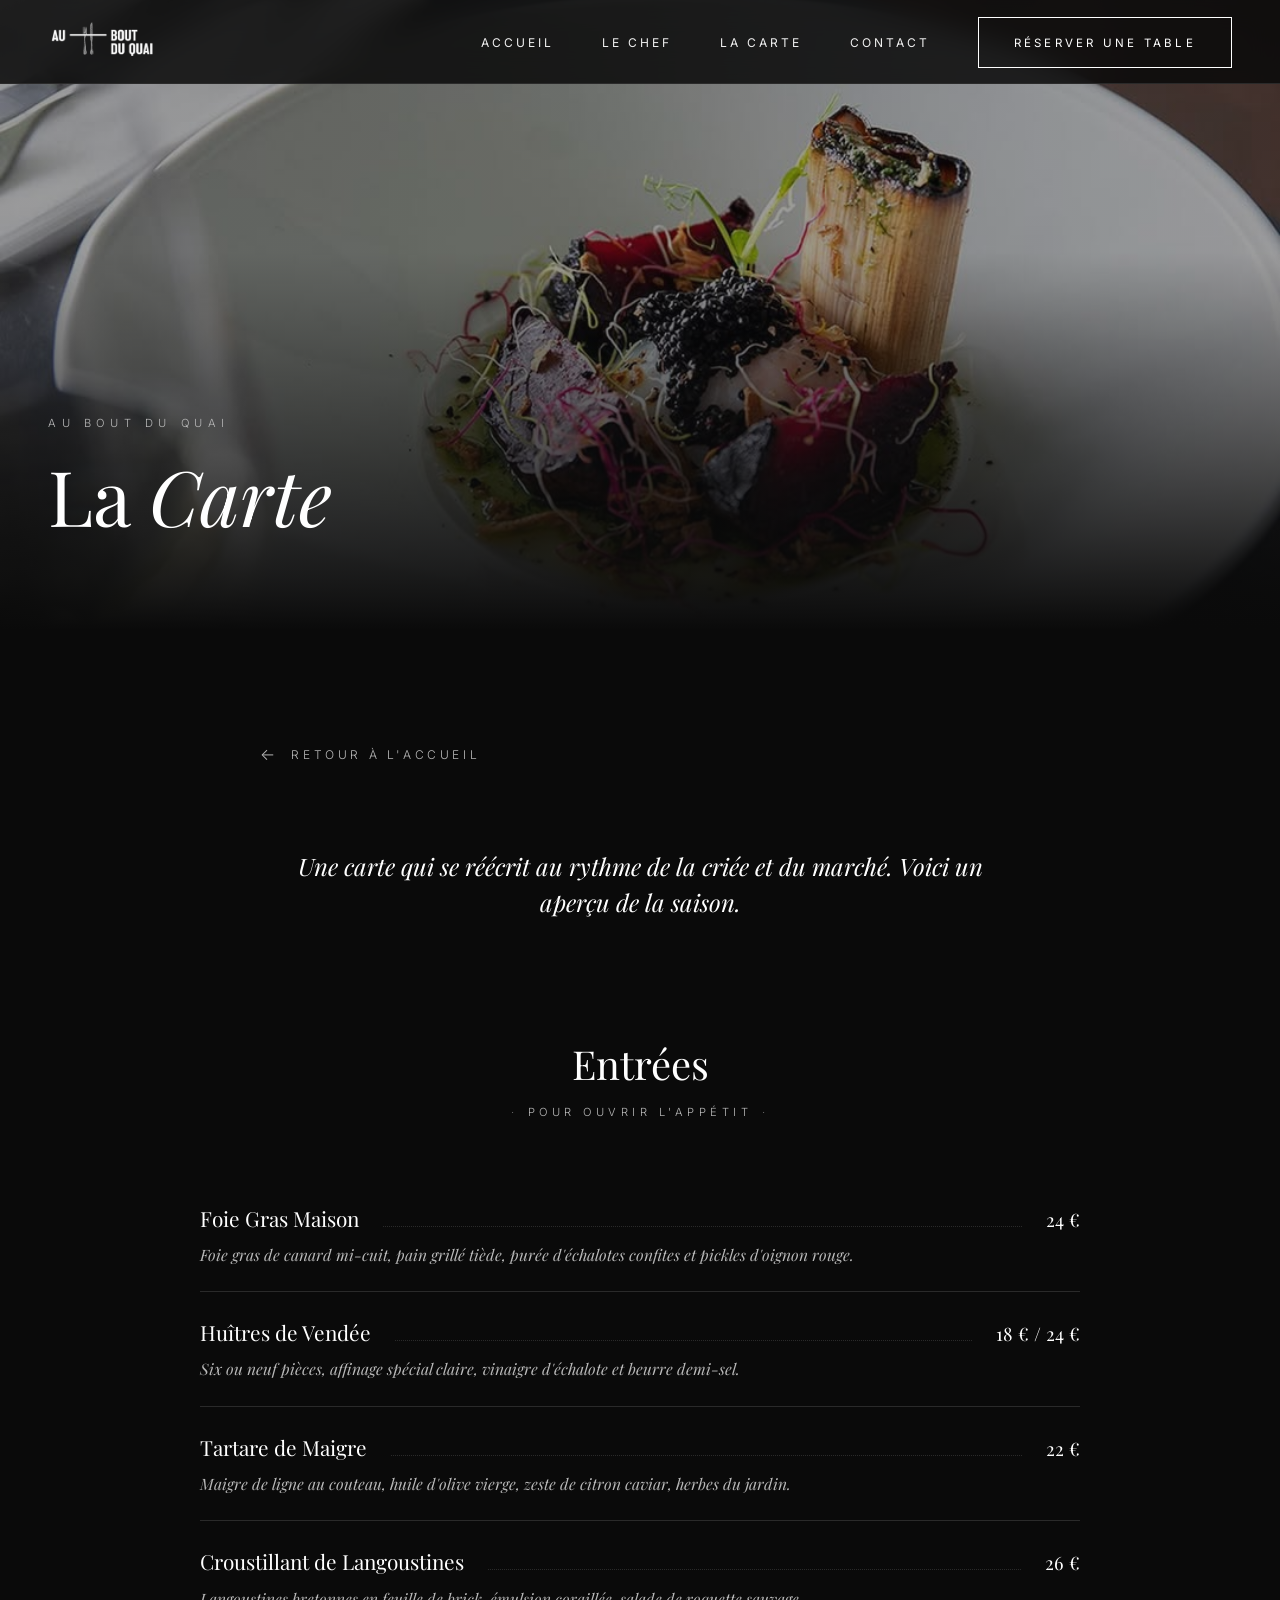
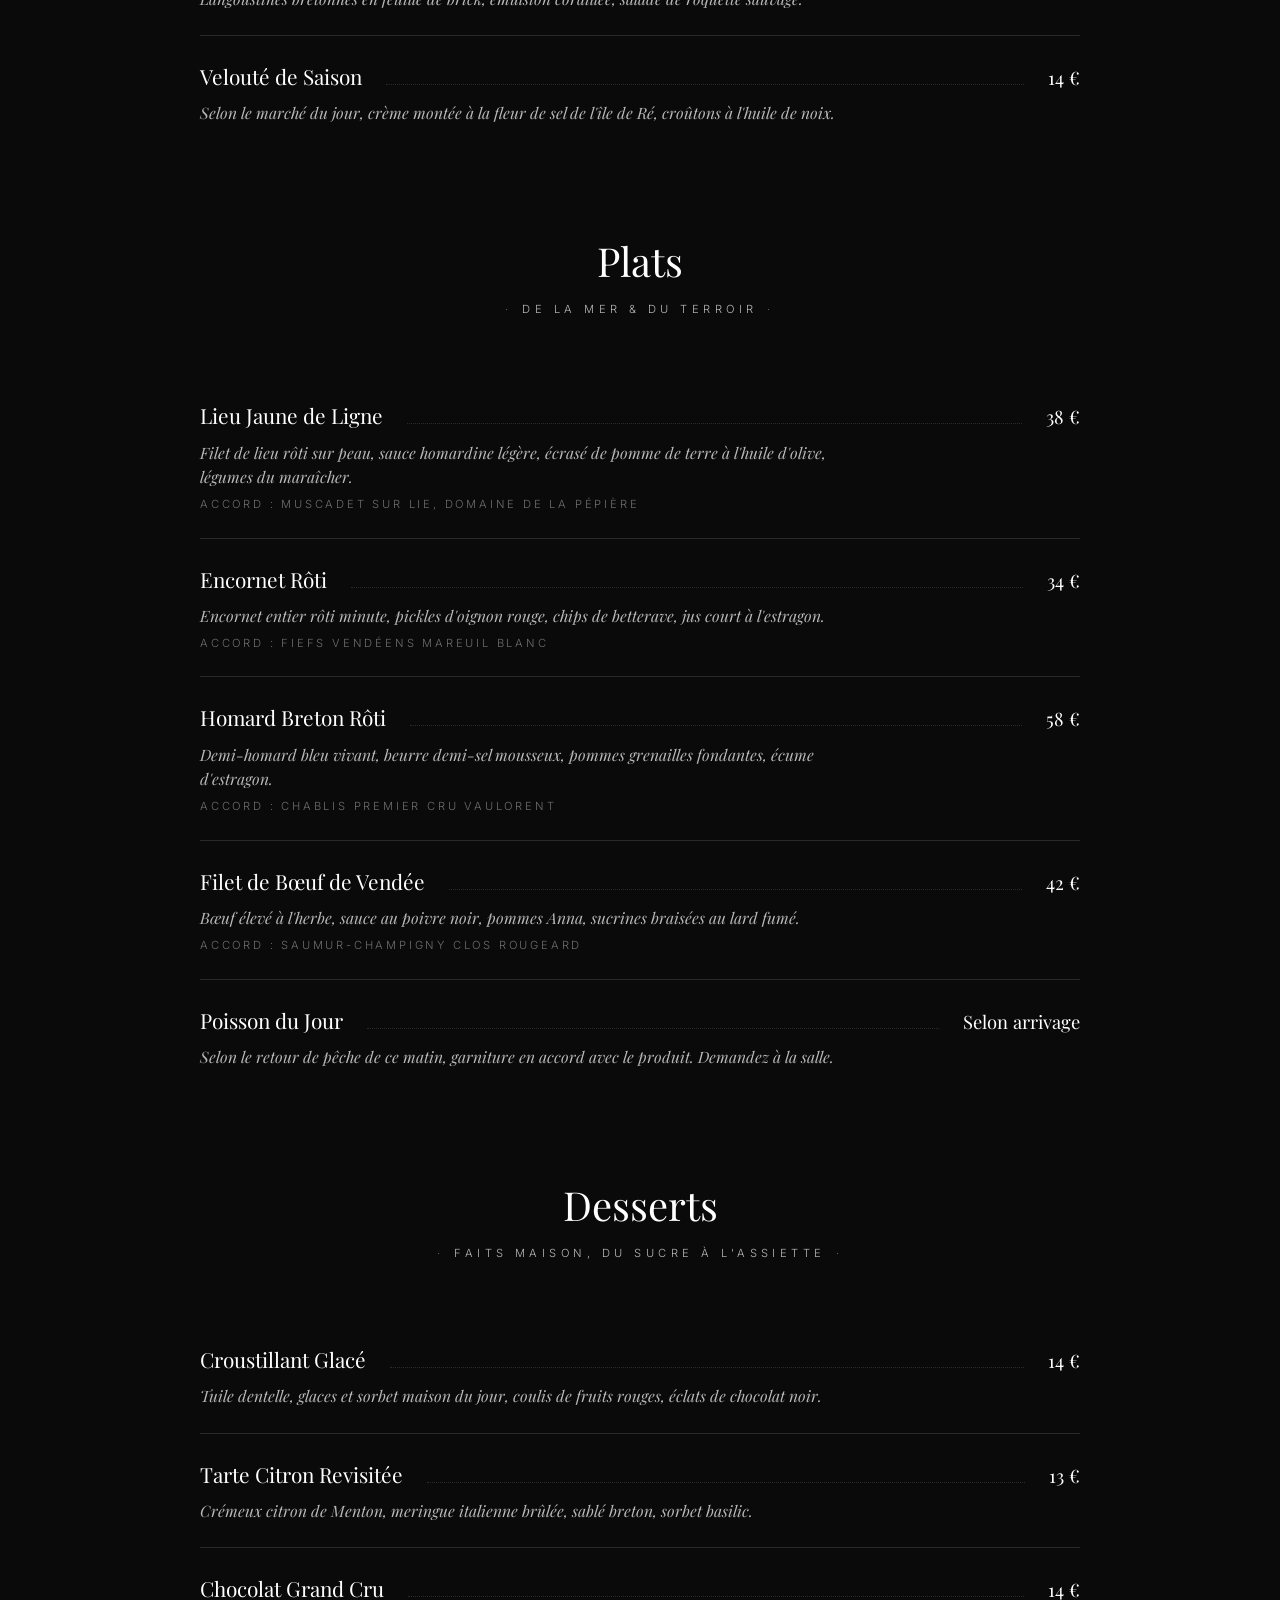
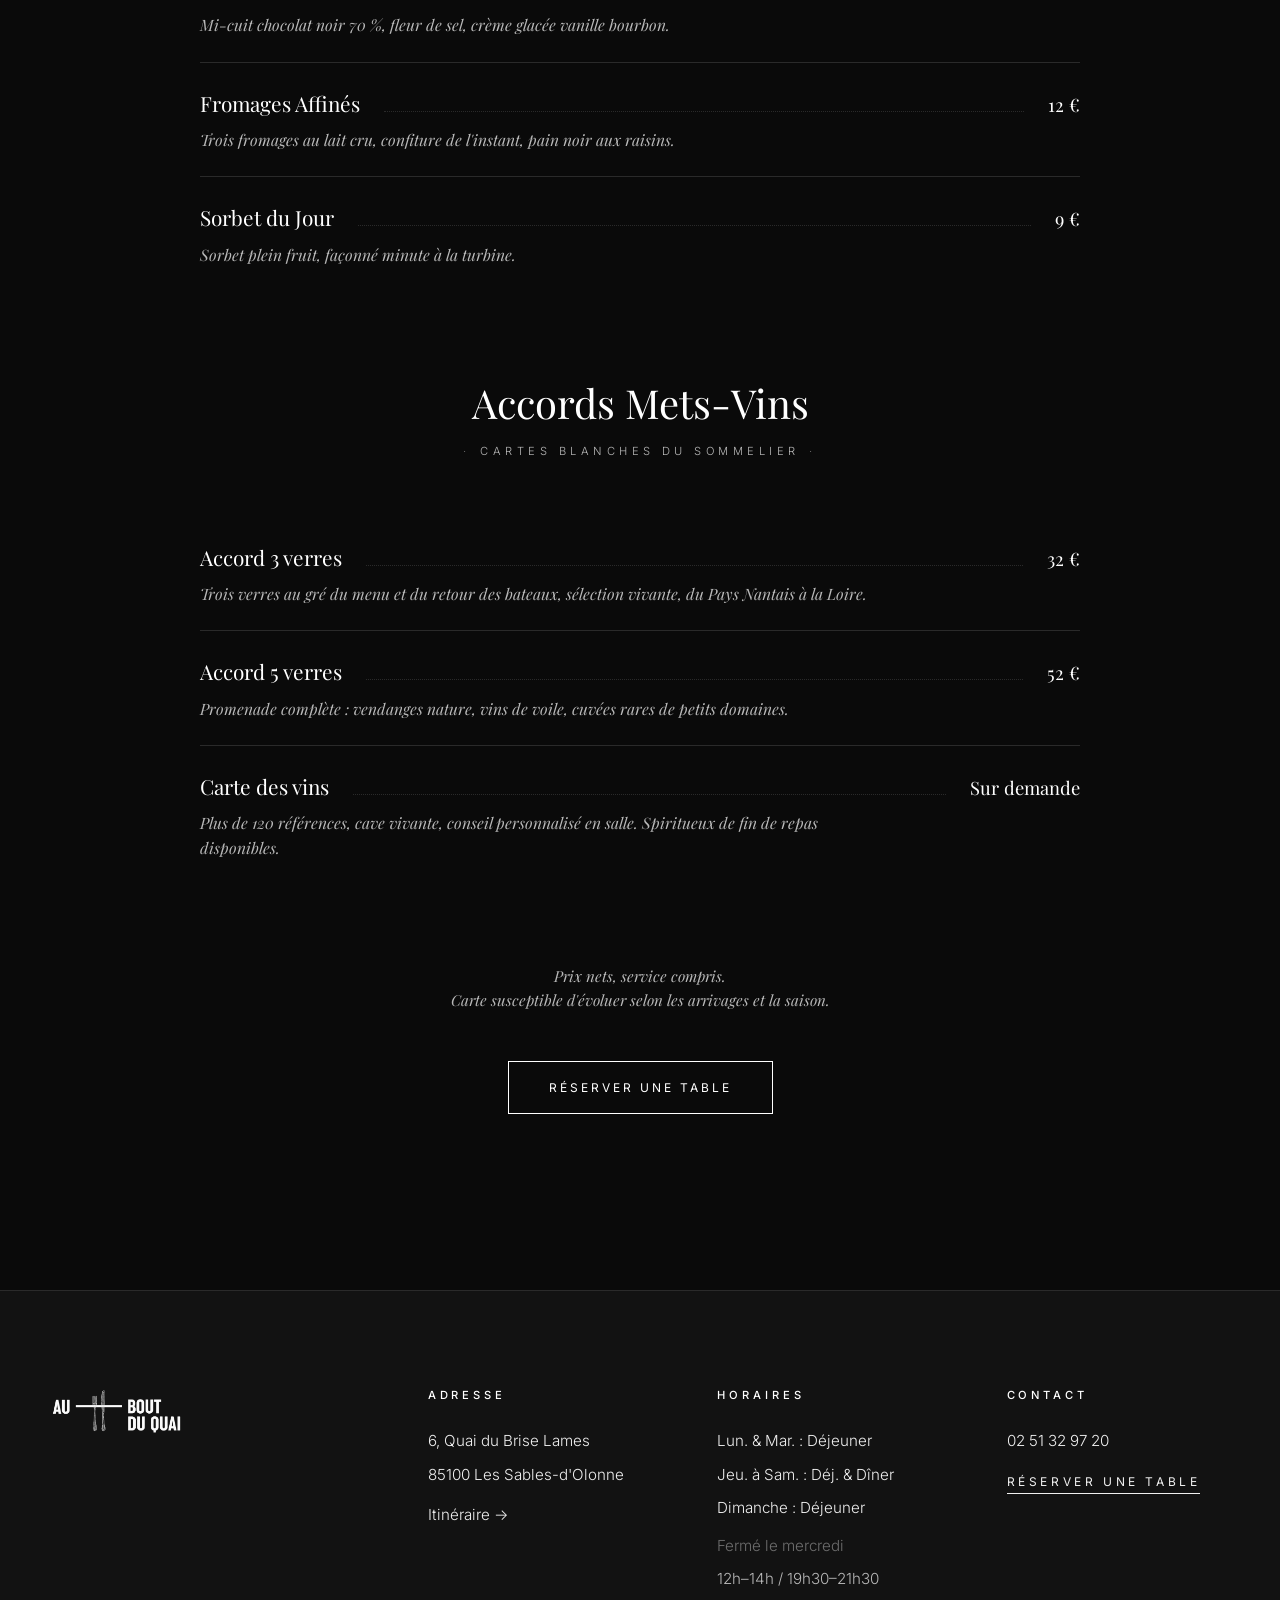
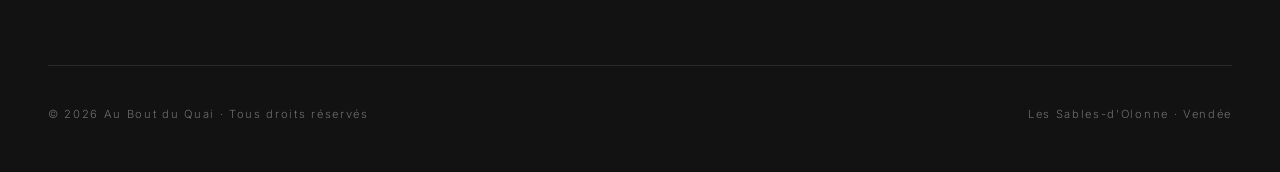
==== carte.html @ d47396cc "Fix mobile chef philosophie + remove em-dashes (French style)" ====
<!DOCTYPE html>
<html lang="fr">
<head>
    <meta charset="UTF-8">
    <meta name="viewport" content="width=device-width, initial-scale=1.0">
    <title>La Carte · Au Bout du Quai</title>
    <meta name="description" content="Découvrez la carte gastronomique d'Au Bout du Quai : entrées, plats, desserts et accords mets-vins. Cuisine de la mer aux Sables-d'Olonne.">
    <link rel="preconnect" href="https://fonts.googleapis.com">
    <link rel="preconnect" href="https://fonts.gstatic.com" crossorigin>
    <link href="https://fonts.googleapis.com/css2?family=Playfair+Display:ital,wght@0,400;0,500;0,600;1,300;1,400&family=Inter:wght@300;400;500&display=swap" rel="stylesheet">
    <link rel="stylesheet" href="styles.css">
</head>
<body>

    <!-- NAVIGATION -->
    <nav class="nav">
        <a href="index.html" class="nav-logo" aria-label="Au Bout du Quai"><img src="assets/logo-white.png" alt="Au Bout du Quai"></a>
        <button class="nav-burger" aria-label="Menu" aria-expanded="false">
            <span></span><span></span><span></span>
        </button>
        <ul class="nav-links">
            <li><a href="index.html">Accueil</a></li>
            <li><a href="chef.html">Le Chef</a></li>
            <li><a href="carte.html">La Carte</a></li>
            <li><a href="index.html#contact">Contact</a></li>
            <li><a href="https://app.tableo.com/r/bGCK-09" target="_blank" rel="noopener noreferrer" class="btn-reserve">Réserver une table</a></li>
        </ul>
    </nav>

    <!-- SUB-HERO -->
    <header class="subhero">
        <div class="subhero-image has-image" style="background-image: url('assets/carte-hero.jpg');"></div>
        <div class="subhero-content">
            <p class="subhero-overline reveal">Au Bout du Quai</p>
            <h1 class="subhero-title reveal">La <em>Carte</em></h1>
        </div>
    </header>

    <!-- CARTE -->
    <section>
        <div class="long-content">
            <a href="index.html" class="back-link">Retour à l'accueil</a>

            <p class="lead reveal" style="text-align: center;">
                Une carte qui se réécrit au rythme de la criée
                et du marché. Voici un aperçu de la saison.
            </p>
        </div>

        <div class="menu-section">

            <!-- ENTRÉES -->
            <div class="menu-category reveal">
                <h2 class="menu-cat-title">Entrées</h2>
                <p class="menu-cat-sub">Pour ouvrir l'appétit</p>

                <div class="menu-item">
                    <div class="menu-item-head">
                        <span class="menu-item-name">Foie Gras Maison</span>
                        <span class="menu-item-dots"></span>
                        <span class="menu-item-price">24 €</span>
                    </div>
                    <p class="menu-item-desc">
                        Foie gras de canard mi-cuit, pain grillé tiède,
                        purée d'échalotes confites et pickles d'oignon rouge.
                    </p>
                </div>

                <div class="menu-item">
                    <div class="menu-item-head">
                        <span class="menu-item-name">Huîtres de Vendée</span>
                        <span class="menu-item-dots"></span>
                        <span class="menu-item-price">18 € / 24 €</span>
                    </div>
                    <p class="menu-item-desc">
                        Six ou neuf pièces, affinage spécial claire,
                        vinaigre d'échalote et beurre demi-sel.
                    </p>
                </div>

                <div class="menu-item">
                    <div class="menu-item-head">
                        <span class="menu-item-name">Tartare de Maigre</span>
                        <span class="menu-item-dots"></span>
                        <span class="menu-item-price">22 €</span>
                    </div>
                    <p class="menu-item-desc">
                        Maigre de ligne au couteau, huile d'olive vierge,
                        zeste de citron caviar, herbes du jardin.
                    </p>
                </div>

                <div class="menu-item">
                    <div class="menu-item-head">
                        <span class="menu-item-name">Croustillant de Langoustines</span>
                        <span class="menu-item-dots"></span>
                        <span class="menu-item-price">26 €</span>
                    </div>
                    <p class="menu-item-desc">
                        Langoustines bretonnes en feuille de brick,
                        émulsion coraillée, salade de roquette sauvage.
                    </p>
                </div>

                <div class="menu-item">
                    <div class="menu-item-head">
                        <span class="menu-item-name">Velouté de Saison</span>
                        <span class="menu-item-dots"></span>
                        <span class="menu-item-price">14 €</span>
                    </div>
                    <p class="menu-item-desc">
                        Selon le marché du jour, crème montée à la fleur
                        de sel de l'île de Ré, croûtons à l'huile de noix.
                    </p>
                </div>
            </div>

            <!-- PLATS -->
            <div class="menu-category reveal">
                <h2 class="menu-cat-title">Plats</h2>
                <p class="menu-cat-sub">De la mer & du terroir</p>

                <div class="menu-item">
                    <div class="menu-item-head">
                        <span class="menu-item-name">Lieu Jaune de Ligne</span>
                        <span class="menu-item-dots"></span>
                        <span class="menu-item-price">38 €</span>
                    </div>
                    <p class="menu-item-desc">
                        Filet de lieu rôti sur peau, sauce homardine légère,
                        écrasé de pomme de terre à l'huile d'olive, légumes du maraîcher.
                    </p>
                    <p class="menu-pairing">Accord : Muscadet sur Lie, Domaine de la Pépière</p>
                </div>

                <div class="menu-item">
                    <div class="menu-item-head">
                        <span class="menu-item-name">Encornet Rôti</span>
                        <span class="menu-item-dots"></span>
                        <span class="menu-item-price">34 €</span>
                    </div>
                    <p class="menu-item-desc">
                        Encornet entier rôti minute, pickles d'oignon rouge,
                        chips de betterave, jus court à l'estragon.
                    </p>
                    <p class="menu-pairing">Accord : Fiefs Vendéens Mareuil blanc</p>
                </div>

                <div class="menu-item">
                    <div class="menu-item-head">
                        <span class="menu-item-name">Homard Breton Rôti</span>
                        <span class="menu-item-dots"></span>
                        <span class="menu-item-price">58 €</span>
                    </div>
                    <p class="menu-item-desc">
                        Demi-homard bleu vivant, beurre demi-sel mousseux,
                        pommes grenailles fondantes, écume d'estragon.
                    </p>
                    <p class="menu-pairing">Accord : Chablis Premier Cru Vaulorent</p>
                </div>

                <div class="menu-item">
                    <div class="menu-item-head">
                        <span class="menu-item-name">Filet de Bœuf de Vendée</span>
                        <span class="menu-item-dots"></span>
                        <span class="menu-item-price">42 €</span>
                    </div>
                    <p class="menu-item-desc">
                        Bœuf élevé à l'herbe, sauce au poivre noir,
                        pommes Anna, sucrines braisées au lard fumé.
                    </p>
                    <p class="menu-pairing">Accord : Saumur-Champigny Clos Rougeard</p>
                </div>

                <div class="menu-item">
                    <div class="menu-item-head">
                        <span class="menu-item-name">Poisson du Jour</span>
                        <span class="menu-item-dots"></span>
                        <span class="menu-item-price">Selon arrivage</span>
                    </div>
                    <p class="menu-item-desc">
                        Selon le retour de pêche de ce matin,
                        garniture en accord avec le produit. Demandez à la salle.
                    </p>
                </div>
            </div>

            <!-- DESSERTS -->
            <div class="menu-category reveal">
                <h2 class="menu-cat-title">Desserts</h2>
                <p class="menu-cat-sub">Faits maison, du sucre à l'assiette</p>

                <div class="menu-item">
                    <div class="menu-item-head">
                        <span class="menu-item-name">Croustillant Glacé</span>
                        <span class="menu-item-dots"></span>
                        <span class="menu-item-price">14 €</span>
                    </div>
                    <p class="menu-item-desc">
                        Tuile dentelle, glaces et sorbet maison du jour,
                        coulis de fruits rouges, éclats de chocolat noir.
                    </p>
                </div>

                <div class="menu-item">
                    <div class="menu-item-head">
                        <span class="menu-item-name">Tarte Citron Revisitée</span>
                        <span class="menu-item-dots"></span>
                        <span class="menu-item-price">13 €</span>
                    </div>
                    <p class="menu-item-desc">
                        Crémeux citron de Menton, meringue italienne brûlée,
                        sablé breton, sorbet basilic.
                    </p>
                </div>

                <div class="menu-item">
                    <div class="menu-item-head">
                        <span class="menu-item-name">Chocolat Grand Cru</span>
                        <span class="menu-item-dots"></span>
                        <span class="menu-item-price">14 €</span>
                    </div>
                    <p class="menu-item-desc">
                        Mi-cuit chocolat noir 70 %, fleur de sel,
                        crème glacée vanille bourbon.
                    </p>
                </div>

                <div class="menu-item">
                    <div class="menu-item-head">
                        <span class="menu-item-name">Fromages Affinés</span>
                        <span class="menu-item-dots"></span>
                        <span class="menu-item-price">12 €</span>
                    </div>
                    <p class="menu-item-desc">
                        Trois fromages au lait cru, confiture de l'instant,
                        pain noir aux raisins.
                    </p>
                </div>

                <div class="menu-item">
                    <div class="menu-item-head">
                        <span class="menu-item-name">Sorbet du Jour</span>
                        <span class="menu-item-dots"></span>
                        <span class="menu-item-price">9 €</span>
                    </div>
                    <p class="menu-item-desc">
                        Sorbet plein fruit, façonné minute à la turbine.
                    </p>
                </div>
            </div>

            <!-- ACCORDS METS-VINS -->
            <div class="menu-category reveal">
                <h2 class="menu-cat-title">Accords Mets-Vins</h2>
                <p class="menu-cat-sub">Cartes blanches du sommelier</p>

                <div class="menu-item">
                    <div class="menu-item-head">
                        <span class="menu-item-name">Accord 3 verres</span>
                        <span class="menu-item-dots"></span>
                        <span class="menu-item-price">32 €</span>
                    </div>
                    <p class="menu-item-desc">
                        Trois verres au gré du menu et du retour des bateaux,
                        sélection vivante, du Pays Nantais à la Loire.
                    </p>
                </div>

                <div class="menu-item">
                    <div class="menu-item-head">
                        <span class="menu-item-name">Accord 5 verres</span>
                        <span class="menu-item-dots"></span>
                        <span class="menu-item-price">52 €</span>
                    </div>
                    <p class="menu-item-desc">
                        Promenade complète : vendanges nature, vins de voile,
                        cuvées rares de petits domaines.
                    </p>
                </div>

                <div class="menu-item">
                    <div class="menu-item-head">
                        <span class="menu-item-name">Carte des vins</span>
                        <span class="menu-item-dots"></span>
                        <span class="menu-item-price">Sur demande</span>
                    </div>
                    <p class="menu-item-desc">
                        Plus de 120 références, cave vivante, conseil personnalisé
                        en salle. Spiritueux de fin de repas disponibles.
                    </p>
                </div>
            </div>

            <p class="reveal" style="text-align: center; margin-top: 4rem; font-family: var(--serif); font-style: italic; color: var(--grey-muted); font-size: 0.95rem;">
                Prix nets, service compris.<br>
                Carte susceptible d'évoluer selon les arrivages et la saison.
            </p>

            <p class="reveal" style="text-align: center; margin-top: 3rem;">
                <a href="https://app.tableo.com/r/bGCK-09" target="_blank" rel="noopener noreferrer" class="btn">Réserver une table</a>
            </p>
        </div>
    </section>

    <!-- FOOTER -->
    <footer class="footer">
        <div class="footer-grid">
            <div class="footer-brand">
                <a href="index.html" class="nav-logo" aria-label="Au Bout du Quai"><img src="assets/logo-white.png" alt="Au Bout du Quai"></a>
            </div>
            <div class="footer-col">
                <h4>Adresse</h4>
                <ul>
                    <li>6, Quai du Brise Lames</li>
                    <li>85100 Les Sables-d'Olonne</li>
                    <li style="margin-top: 1rem;">
                        <a href="https://www.google.com/maps/search/?api=1&query=6+Quai+du+Brise+Lames+85100+Les+Sables-d%27Olonne" target="_blank" rel="noopener">Itinéraire →</a>
                    </li>
                </ul>
            </div>
            <div class="footer-col">
                <h4>Horaires</h4>
                <ul>
                    <li>Lun. & Mar. : Déjeuner</li>
                    <li>Jeu. à Sam. : Déj. & Dîner</li>
                    <li>Dimanche : Déjeuner</li>
                    <li style="color: var(--grey-dim); margin-top: 0.8rem;">Fermé le mercredi</li>
                    <li style="color: var(--grey-muted);">12h–14h / 19h30–21h30</li>
                </ul>
            </div>
            <div class="footer-col">
                <h4>Contact</h4>
                <ul>
                    <li><a href="tel:+33251329720">02 51 32 97 20</a></li>
                    <li style="margin-top: 1rem;">
                        <a href="https://app.tableo.com/r/bGCK-09" target="_blank" rel="noopener noreferrer" class="link-discrete">Réserver une table</a>
                    </li>
                </ul>
            </div>
        </div>
        <div class="footer-bottom">
            <p>© 2026 Au Bout du Quai · Tous droits réservés</p>
            <p>Les Sables-d'Olonne · Vendée</p>
        </div>
    </footer>

    <script>
        const burger = document.querySelector('.nav-burger');
        const links = document.querySelector('.nav-links');
        burger.addEventListener('click', () => {
            const open = links.classList.toggle('open');
            burger.classList.toggle('open', open);
            burger.setAttribute('aria-expanded', open);
            document.body.style.overflow = open ? 'hidden' : '';
        });
        const observer = new IntersectionObserver((entries) => {
            entries.forEach(entry => {
                if (entry.isIntersecting) {
                    entry.target.classList.add('visible');
                    observer.unobserve(entry.target);
                }
            });
        }, { threshold: 0.1, rootMargin: '0px 0px -30px 0px' });
        document.querySelectorAll('.reveal').forEach(el => observer.observe(el));
    </script>
    <script src="reservation.js"></script>
</body>
</html>
---- styles.css ----
/* ──────────────────────────────────────────────
   AU BOUT DU QUAI — Restaurant Gastronomique
   Identité visuelle : Noir & Blanc strict
   ────────────────────────────────────────────── */

*, *::before, *::after {
    margin: 0;
    padding: 0;
    box-sizing: border-box;
}

:root {
    --black: #0a0a0a;
    --black-soft: #121212;
    --black-card: #1a1a1a;
    --white: #ffffff;
    --grey-light: #f0f0f0;
    --grey-muted: #b8b8b8;
    --grey-dim: #6e6e6e;
    --grey-line: #2a2a2a;

    --serif: 'Playfair Display', 'Times New Roman', serif;
    --sans: 'Inter', system-ui, sans-serif;

    --nav-height: 84px;
    --max-width: 1280px;
}

html {
    scroll-behavior: smooth;
    scroll-padding-top: var(--nav-height);
}

body {
    font-family: var(--sans);
    background-color: var(--black);
    color: var(--grey-light);
    line-height: 1.6;
    overflow-x: hidden;
    -webkit-font-smoothing: antialiased;
    -moz-osx-font-smoothing: grayscale;
    font-weight: 300;
}

img {
    max-width: 100%;
    display: block;
}

a {
    color: inherit;
    text-decoration: none;
}

/* ── NAVIGATION ─────────────────────────────── */
.nav {
    position: fixed;
    top: 0;
    left: 0;
    right: 0;
    z-index: 100;
    height: var(--nav-height);
    padding: 0 3rem;
    display: flex;
    align-items: center;
    justify-content: space-between;
    background: rgba(10, 10, 10, 0.85);
    backdrop-filter: blur(14px);
    border-bottom: 1px solid var(--grey-line);
    transition: background 0.3s;
}

.nav-logo {
    display: inline-flex;
    align-items: center;
    height: 100%;
}

.nav-logo img {
    height: 44px;
    width: auto;
    display: block;
    transition: opacity 0.3s;
}

.nav-logo:hover img {
    opacity: 0.85;
}

/* Footer brand logo — slightly larger */
.footer-brand .nav-logo img {
    height: 56px;
    margin-bottom: 1.5rem;
}

.nav-links {
    display: flex;
    align-items: center;
    gap: 3rem;
    list-style: none;
}

.nav-links a {
    font-family: var(--sans);
    font-size: 0.75rem;
    font-weight: 400;
    letter-spacing: 0.25em;
    text-transform: uppercase;
    color: var(--grey-light);
    position: relative;
    padding: 0.3rem 0;
    transition: color 0.3s;
}

.nav-links a:not(.btn-reserve)::after {
    content: '';
    position: absolute;
    bottom: -2px;
    left: 0;
    width: 0;
    height: 1px;
    background: var(--white);
    transition: width 0.35s ease;
}

.nav-links a:not(.btn-reserve):hover::after {
    width: 100%;
}

.nav-links a.btn-reserve {
    padding: 1.1rem 2.2rem;
    border: 1px solid var(--white);
    color: var(--white);
    background: transparent;
    font-size: 0.72rem;
    letter-spacing: 0.28em;
    text-transform: uppercase;
    transition: all 0.3s ease;
    white-space: nowrap;
}

.nav-links a.btn-reserve:hover {
    background: var(--white);
    color: var(--black);
}

.nav-links a.btn-reserve::after {
    display: none !important;
}

/* Burger menu */
.nav-burger {
    display: none;
    background: none;
    border: none;
    color: var(--white);
    cursor: pointer;
    width: 32px;
    height: 32px;
    padding: 0;
    position: relative;
    z-index: 101;
}

.nav-burger span {
    display: block;
    width: 26px;
    height: 1px;
    background: var(--white);
    margin: 7px auto;
    transition: transform 0.35s, opacity 0.35s;
}

.nav-burger.open span:nth-child(1) {
    transform: translateY(8px) rotate(45deg);
}
.nav-burger.open span:nth-child(2) {
    opacity: 0;
}
.nav-burger.open span:nth-child(3) {
    transform: translateY(-8px) rotate(-45deg);
}

/* ── BUTTONS ─────────────────────────────────── */
.btn {
    display: inline-block;
    font-family: var(--sans);
    font-size: 0.75rem;
    font-weight: 400;
    letter-spacing: 0.25em;
    text-transform: uppercase;
    padding: 1rem 2.5rem;
    border: 1px solid var(--white);
    color: var(--white);
    background: transparent;
    cursor: pointer;
    transition: all 0.35s ease;
}

.btn:hover {
    background: var(--white);
    color: var(--black);
}

.btn-ghost {
    border-color: var(--grey-muted);
    color: var(--grey-light);
}

.btn-ghost:hover {
    background: var(--white);
    border-color: var(--white);
    color: var(--black);
}

/* ── HERO ────────────────────────────────────── */
.hero {
    position: relative;
    height: 100vh;
    min-height: 720px;
    width: 100%;
    overflow: hidden;
    display: flex;
    align-items: center;
    justify-content: center;
}

.hero-image {
    position: absolute;
    inset: 0;
    background-size: cover;
    background-position: center;
    z-index: 1;
}

.hero-image::after {
    content: '';
    position: absolute;
    inset: 0;
    background: linear-gradient(
        to bottom,
        rgba(10, 10, 10, 0.5) 0%,
        rgba(10, 10, 10, 0.35) 40%,
        rgba(10, 10, 10, 0.75) 100%
    );
}

.hero-content {
    position: relative;
    z-index: 2;
    text-align: center;
    padding: 0 2rem;
    max-width: 900px;
}

.hero-overline {
    font-family: var(--sans);
    font-size: 0.7rem;
    font-weight: 400;
    letter-spacing: 0.5em;
    text-transform: uppercase;
    color: var(--grey-light);
    margin-bottom: 2rem;
    opacity: 0.85;
}

.hero-title {
    font-family: var(--serif);
    font-size: clamp(3rem, 8vw, 6.5rem);
    font-weight: 400;
    line-height: 1;
    color: var(--white);
    margin-bottom: 2rem;
    letter-spacing: 0.02em;
}

.hero-title em {
    font-style: italic;
    font-weight: 400;
}

.hero-tagline {
    font-family: var(--serif);
    font-size: clamp(1.1rem, 1.8vw, 1.5rem);
    font-weight: 300;
    font-style: italic;
    color: var(--grey-light);
    max-width: 620px;
    margin: 0 auto 3rem;
    line-height: 1.5;
    opacity: 0.95;
}

.hero-scroll {
    position: absolute;
    bottom: 3rem;
    left: 50%;
    transform: translateX(-50%);
    z-index: 2;
    font-family: var(--sans);
    font-size: 0.65rem;
    letter-spacing: 0.4em;
    text-transform: uppercase;
    color: var(--grey-muted);
    display: flex;
    flex-direction: column;
    align-items: center;
    gap: 0.8rem;
}

.hero-scroll::after {
    content: '';
    width: 1px;
    height: 50px;
    background: linear-gradient(to bottom, var(--grey-muted), transparent);
    animation: scroll-line 2.5s ease-in-out infinite;
}

@keyframes scroll-line {
    0%, 100% { transform: scaleY(1); opacity: 0.8; }
    50% { transform: scaleY(1.5); opacity: 0.3; }
}

/* ── GENERAL SECTIONS ─────────────────────── */
section {
    padding: 7rem 3rem;
    position: relative;
}

.container {
    max-width: var(--max-width);
    margin: 0 auto;
}

.section-overline {
    font-family: var(--sans);
    font-size: 0.7rem;
    font-weight: 400;
    letter-spacing: 0.4em;
    text-transform: uppercase;
    color: var(--grey-muted);
    margin-bottom: 1.5rem;
    display: flex;
    align-items: center;
    gap: 1rem;
}

.section-overline::before {
    content: '';
    width: 40px;
    height: 1px;
    background: var(--grey-muted);
}

.section-overline.center {
    justify-content: center;
}

.section-overline.center::after {
    content: '';
    width: 40px;
    height: 1px;
    background: var(--grey-muted);
}

.section-title {
    font-family: var(--serif);
    font-size: clamp(2.2rem, 4vw, 3.5rem);
    font-weight: 400;
    line-height: 1.15;
    color: var(--white);
    margin-bottom: 2rem;
    letter-spacing: 0.01em;
}

.section-title em {
    font-style: italic;
    font-weight: 300;
}

.section-text {
    font-size: 1.05rem;
    line-height: 1.85;
    color: var(--grey-light);
    font-weight: 300;
    max-width: 580px;
}

.section-header {
    text-align: center;
    margin-bottom: 5rem;
}

.section-header .section-title {
    max-width: 700px;
    margin-left: auto;
    margin-right: auto;
}

.divider {
    width: 1px;
    height: 60px;
    background: var(--grey-line);
    margin: 0 auto;
}

/* ── ÉQUIPE — Hortus-style alternating rows ── */
.equipe {
    background: var(--black);
    border-top: 1px solid var(--grey-line);
}

.equipe-rows {
    margin-top: 5rem;
    display: flex;
    flex-direction: column;
    gap: 6rem;
}

.equipe-row {
    display: flex;
    align-items: center;
    gap: 6rem;
}

.equipe-row.reverse {
    flex-direction: row-reverse;
}

.equipe-row > * {
    flex: 1;
}

.equipe-photo {
    aspect-ratio: 4 / 5;
    max-width: 480px;
    background-color: var(--black-card);
    background-size: cover;
    background-position: center;
    position: relative;
    overflow: hidden;
}

.equipe-row .equipe-photo {
    margin: 0;
}

.equipe-photo::before {
    content: 'Photo à insérer';
    position: absolute;
    inset: 0;
    display: flex;
    align-items: center;
    justify-content: center;
    font-family: var(--sans);
    font-size: 0.7rem;
    letter-spacing: 0.3em;
    text-transform: uppercase;
    color: var(--grey-dim);
    z-index: 0;
}

.equipe-photo.has-image::before {
    display: none;
}

.equipe-content {
    padding: 1rem 0;
}

.equipe-overline {
    font-family: var(--sans);
    font-size: 0.7rem;
    letter-spacing: 0.4em;
    text-transform: uppercase;
    color: var(--grey-muted);
    margin-bottom: 1.5rem;
    display: flex;
    align-items: center;
    gap: 1rem;
}

.equipe-overline::before {
    content: '';
    width: 40px;
    height: 1px;
    background: var(--grey-muted);
}

.equipe-name {
    font-family: var(--serif);
    font-size: clamp(2.2rem, 4vw, 3.2rem);
    font-weight: 400;
    line-height: 1.1;
    color: var(--white);
    margin-bottom: 0.5rem;
    letter-spacing: 0.005em;
}

.equipe-name em {
    font-style: italic;
    font-weight: 300;
}

.equipe-role {
    font-family: var(--sans);
    font-size: 0.75rem;
    letter-spacing: 0.35em;
    text-transform: uppercase;
    color: var(--grey-muted);
    margin-bottom: 2rem;
}

.equipe-bio {
    font-size: 1.05rem;
    line-height: 1.85;
    color: var(--grey-light);
    font-weight: 300;
}

.equipe-bio + .equipe-bio {
    margin-top: 1.2rem;
}

/* ── HISTOIRE ─────────────────────────────── */
.histoire {
    background: var(--black-soft);
    border-top: 1px solid var(--grey-line);
}

.histoire-grid {
    display: grid;
    grid-template-columns: 1fr 1.1fr;
    gap: 5rem;
    align-items: center;
}

.histoire-image {
    width: 100%;
    aspect-ratio: 4 / 5;
    background-color: var(--black-card);
    background-size: cover;
    background-position: center;
    position: relative;
}

.histoire-image::before {
    content: 'Photo à insérer';
    position: absolute;
    inset: 0;
    display: flex;
    align-items: center;
    justify-content: center;
    font-family: var(--sans);
    font-size: 0.7rem;
    letter-spacing: 0.3em;
    text-transform: uppercase;
    color: var(--grey-dim);
}

.histoire-image.has-image::before {
    display: none;
}

.histoire-content .section-text + .section-text {
    margin-top: 1.5rem;
}

/* ── PLATS ────────────────────────────────── */
.plats {
    background: var(--black);
    border-top: 1px solid var(--grey-line);
}

.plats-grid {
    display: grid;
    grid-template-columns: repeat(3, 1fr);
    gap: 3rem;
}

.plat-card {
    text-align: center;
}

.plat-image {
    width: 100%;
    aspect-ratio: 3 / 4;
    background-color: var(--black-card);
    background-size: cover;
    background-position: center;
    margin-bottom: 1.8rem;
    position: relative;
    overflow: hidden;
    filter: grayscale(0%);
    transition: filter 0.6s ease;
}

.plat-image::before {
    content: 'Photo à insérer';
    position: absolute;
    inset: 0;
    display: flex;
    align-items: center;
    justify-content: center;
    font-family: var(--sans);
    font-size: 0.7rem;
    letter-spacing: 0.3em;
    text-transform: uppercase;
    color: var(--grey-dim);
}

.plat-image.has-image::before {
    display: none;
}

.plat-card:hover .plat-image {
    filter: grayscale(0%) brightness(1.05);
}

.plat-name {
    font-family: var(--serif);
    font-size: 1.5rem;
    font-weight: 400;
    color: var(--white);
    margin-bottom: 0.6rem;
}

.plat-desc {
    font-family: var(--serif);
    font-style: italic;
    font-size: 0.95rem;
    color: var(--grey-muted);
    font-weight: 300;
    line-height: 1.6;
    max-width: 280px;
    margin: 0 auto;
}

.plats-cta {
    text-align: center;
    margin-top: 4.5rem;
}

.link-discrete {
    font-family: var(--sans);
    font-size: 0.75rem;
    font-weight: 400;
    letter-spacing: 0.3em;
    text-transform: uppercase;
    color: var(--grey-light);
    position: relative;
    padding-bottom: 0.3rem;
}

.link-discrete::after {
    content: '';
    position: absolute;
    bottom: 0;
    left: 0;
    width: 100%;
    height: 1px;
    background: var(--grey-light);
    transform-origin: left;
    transition: transform 0.4s ease;
}

.link-discrete:hover::after {
    transform: scaleX(0.5);
    transform-origin: right;
}

/* ── PRODUITS ─────────────────────────────── */
.produits {
    background: var(--black-soft);
    border-top: 1px solid var(--grey-line);
}

.produits-intro {
    text-align: center;
    margin-bottom: 5rem;
}

.produits-intro .section-text {
    margin: 0 auto;
}

.produits-grid {
    display: grid;
    grid-template-columns: repeat(4, 1fr);
    gap: 2rem;
}

.produit-card {
    text-align: center;
}

.produit-image {
    width: 100%;
    aspect-ratio: 1 / 1;
    background-color: var(--black-card);
    background-size: cover;
    background-position: center;
    margin-bottom: 1.2rem;
    position: relative;
    filter: grayscale(15%);
    transition: filter 0.5s;
}

.produit-image::before {
    content: 'Photo à insérer';
    position: absolute;
    inset: 0;
    display: flex;
    align-items: center;
    justify-content: center;
    font-family: var(--sans);
    font-size: 0.65rem;
    letter-spacing: 0.25em;
    text-transform: uppercase;
    color: var(--grey-dim);
}

.produit-image.has-image::before {
    display: none;
}

.produit-card:hover .produit-image {
    filter: grayscale(0%);
}

.produit-name {
    font-family: var(--serif);
    font-size: 1.15rem;
    font-weight: 400;
    color: var(--white);
    margin-bottom: 0.3rem;
}

.produit-tagline {
    font-family: var(--serif);
    font-style: italic;
    font-size: 0.85rem;
    color: var(--grey-muted);
    font-weight: 300;
    line-height: 1.5;
}

/* ── FOOTER ───────────────────────────────── */
.footer {
    background: var(--black-soft);
    border-top: 1px solid var(--grey-line);
    padding: 6rem 3rem 3rem;
}

.footer-grid {
    max-width: var(--max-width);
    margin: 0 auto;
    display: grid;
    grid-template-columns: 1.4fr 1fr 1fr 1fr;
    gap: 4rem;
    padding-bottom: 4rem;
    border-bottom: 1px solid var(--grey-line);
}

.footer-brand .nav-logo {
    display: block;
}

.footer-brand p {
    font-family: var(--serif);
    font-style: italic;
    font-size: 1rem;
    color: var(--grey-muted);
    line-height: 1.7;
    max-width: 280px;
}

.footer-col h4 {
    font-family: var(--sans);
    font-size: 0.7rem;
    font-weight: 500;
    letter-spacing: 0.35em;
    text-transform: uppercase;
    color: var(--white);
    margin-bottom: 1.5rem;
}

.footer-col ul {
    list-style: none;
}

.footer-col ul li {
    font-size: 0.95rem;
    color: var(--grey-light);
    margin-bottom: 0.6rem;
    font-weight: 300;
    line-height: 1.6;
}

.footer-col a {
    transition: color 0.3s;
}

.footer-col a:hover {
    color: var(--white);
}

.footer-bottom {
    max-width: var(--max-width);
    margin: 0 auto;
    padding-top: 2.5rem;
    display: flex;
    justify-content: space-between;
    align-items: center;
    flex-wrap: wrap;
    gap: 1rem;
}

.footer-bottom p,
.footer-bottom a {
    font-family: var(--sans);
    font-size: 0.7rem;
    letter-spacing: 0.15em;
    color: var(--grey-dim);
}

/* ── RESERVATION MODAL ──────────────────── */
.reservation-modal {
    position: fixed;
    inset: 0;
    z-index: 200;
    background: rgba(10, 10, 10, 0.92);
    backdrop-filter: blur(8px);
    display: flex;
    align-items: center;
    justify-content: center;
    padding: 2rem;
    opacity: 0;
    visibility: hidden;
    transition: opacity 0.35s ease, visibility 0.35s ease;
}

.reservation-modal.open {
    opacity: 1;
    visibility: visible;
}

.reservation-modal-card {
    position: relative;
    width: 100%;
    max-width: 900px;
    height: 100%;
    max-height: 860px;
    background: var(--white);
    box-shadow: 0 30px 80px rgba(0, 0, 0, 0.55);
    transform: translateY(20px) scale(0.98);
    transition: transform 0.4s cubic-bezier(0.22, 1, 0.36, 1);
    display: flex;
    flex-direction: column;
    overflow: hidden;
}

.reservation-modal.open .reservation-modal-card {
    transform: translateY(0) scale(1);
}

.reservation-modal-header {
    padding: 1.25rem 4rem 1.25rem 1.5rem;
    border-bottom: 1px solid #eee;
    flex-shrink: 0;
}

.reservation-modal-title {
    font-family: var(--serif);
    font-size: 1.1rem;
    color: var(--black);
    letter-spacing: 0.02em;
}

.reservation-modal-close {
    position: absolute;
    top: 0.9rem;
    right: 0.9rem;
    width: 40px;
    height: 40px;
    border: 1px solid #ddd;
    background: var(--white);
    color: var(--black);
    cursor: pointer;
    font-size: 1.1rem;
    line-height: 1;
    display: flex;
    align-items: center;
    justify-content: center;
    transition: background 0.25s, color 0.25s, border-color 0.25s;
    border-radius: 50%;
    z-index: 2;
}

.reservation-modal-close:hover {
    background: var(--black);
    color: var(--white);
    border-color: var(--black);
}

.reservation-modal-iframe-wrap {
    flex: 1;
    background: #f5f5f5;
    position: relative;
    overflow: hidden;
}

.reservation-modal-iframe-wrap iframe {
    position: absolute;
    inset: 0;
    width: 100%;
    height: 100%;
    border: none;
}

.reservation-modal-loading {
    position: absolute;
    inset: 0;
    display: flex;
    align-items: center;
    justify-content: center;
    font-family: var(--sans);
    font-size: 0.7rem;
    letter-spacing: 0.3em;
    text-transform: uppercase;
    color: #999;
    pointer-events: none;
    transition: opacity 0.3s;
}

.reservation-modal.loaded .reservation-modal-loading {
    opacity: 0;
}

@media (max-width: 768px) {
    .reservation-modal {
        padding: 0;
    }
    .reservation-modal-card {
        max-height: 100%;
        max-width: 100%;
    }
}

/* ── REVEAL ANIMATIONS ────────────────────── */
.reveal {
    opacity: 0;
    transform: translateY(24px);
    transition: opacity 0.9s ease, transform 0.9s ease;
}

.reveal.visible {
    opacity: 1;
    transform: translateY(0);
}

/* ── SUB-PAGE STYLES ──────────────────────── */
.subhero {
    position: relative;
    height: 70vh;
    min-height: 520px;
    display: flex;
    align-items: flex-end;
    overflow: hidden;
    padding-bottom: 6rem;
}

.subhero-image {
    position: absolute;
    inset: 0;
    background-size: cover;
    background-position: center;
    background-color: var(--black-card);
    z-index: 1;
}

.subhero-image::after {
    content: '';
    position: absolute;
    inset: 0;
    background: linear-gradient(to top, rgba(10,10,10,1) 0%, rgba(10,10,10,0.4) 60%, rgba(10,10,10,0.4) 100%);
}

.subhero-content {
    position: relative;
    z-index: 2;
    padding: 0 3rem;
    max-width: var(--max-width);
    margin: 0 auto;
    width: 100%;
}

.subhero-overline {
    font-family: var(--sans);
    font-size: 0.7rem;
    letter-spacing: 0.5em;
    text-transform: uppercase;
    color: var(--grey-muted);
    margin-bottom: 1.5rem;
}

.subhero-title {
    font-family: var(--serif);
    font-size: clamp(2.8rem, 6vw, 5rem);
    font-weight: 400;
    line-height: 1;
    color: var(--white);
}

.subhero-title em {
    font-style: italic;
    font-weight: 300;
}

.back-link {
    display: inline-flex;
    align-items: center;
    gap: 0.8rem;
    font-family: var(--sans);
    font-size: 0.75rem;
    letter-spacing: 0.3em;
    text-transform: uppercase;
    color: var(--grey-muted);
    margin-bottom: 5rem;
    transition: color 0.3s;
}

.back-link:hover {
    color: var(--white);
}

.back-link::before {
    content: '←';
    font-size: 1rem;
}

.long-content {
    max-width: 760px;
    margin: 0 auto;
}

.long-content p {
    font-size: 1.1rem;
    line-height: 1.95;
    color: var(--grey-light);
    margin-bottom: 1.8rem;
    font-weight: 300;
}

.long-content p.lead {
    font-family: var(--serif);
    font-size: 1.5rem;
    line-height: 1.5;
    font-style: italic;
    color: var(--white);
    margin-bottom: 3rem;
    font-weight: 300;
}

.long-content h3 {
    font-family: var(--serif);
    font-size: 1.8rem;
    font-weight: 400;
    color: var(--white);
    margin: 3.5rem 0 1.5rem;
}

.long-quote {
    border-left: 1px solid var(--white);
    padding: 1rem 0 1rem 2rem;
    margin: 3rem 0;
    font-family: var(--serif);
    font-style: italic;
    font-size: 1.4rem;
    line-height: 1.55;
    color: var(--white);
}

/* ── CHEF PAGE — Editorial scroll animations ── */

/* ── Parallax image effect (Hortus-style) ─ */
.parallax-wrap {
    overflow: hidden;
    position: relative;
}

.parallax-img {
    position: absolute;
    inset: -12% 0;
    width: 100%;
    height: 124%;
    background-size: cover;
    background-position: center;
    will-change: transform;
    transition: transform 0.6s cubic-bezier(0.25, 0.46, 0.45, 0.94);
}

/* Image reveal on enter — clip from bottom up */
.img-reveal {
    overflow: hidden;
    position: relative;
}

.img-reveal::before {
    content: '';
    position: absolute;
    inset: 0;
    background: var(--black);
    z-index: 1;
    transform: translateY(0);
    transition: transform 1.2s cubic-bezier(0.77, 0, 0.18, 1);
}

.img-reveal.visible::before {
    transform: translateY(101%);
}

/* parallax-img transform is driven by JS (translate3d) — no scale to avoid conflict */

/* Animated reveal — text masks */
.mask-reveal {
    overflow: hidden;
    display: inline-block;
    vertical-align: top;
}
.mask-reveal > span {
    display: inline-block;
    transform: translateY(110%);
    transition: transform 1s cubic-bezier(0.22, 1, 0.36, 1);
    transition-delay: var(--reveal-delay, 0s);
}
.mask-reveal.visible > span {
    transform: translateY(0);
}

/* Fade in with translate */
.fade-up {
    opacity: 0;
    transform: translateY(40px);
    transition: opacity 1s cubic-bezier(0.22, 1, 0.36, 1),
                transform 1s cubic-bezier(0.22, 1, 0.36, 1);
    transition-delay: var(--reveal-delay, 0s);
}
.fade-up.visible {
    opacity: 1;
    transform: translateY(0);
}

/* Image clip-path reveal */
.clip-reveal {
    clip-path: inset(0 0 100% 0);
    transition: clip-path 1.4s cubic-bezier(0.77, 0, 0.18, 1);
}
.clip-reveal.visible {
    clip-path: inset(0 0 0 0);
}

/* Scale up reveal */
.scale-reveal img,
.scale-reveal {
    overflow: hidden;
}
.scale-reveal-img {
    width: 100%;
    height: 100%;
    object-fit: cover;
    transform: scale(1.2);
    transition: transform 1.6s cubic-bezier(0.22, 1, 0.36, 1);
}
.scale-reveal.visible .scale-reveal-img {
    transform: scale(1);
}

/* CHEF — Intro lead */
.chef-intro {
    padding: 10rem 3rem 8rem;
    max-width: 980px;
    margin: 0 auto;
    text-align: center;
}

.chef-intro-overline {
    font-family: var(--sans);
    font-size: 0.7rem;
    letter-spacing: 0.5em;
    text-transform: uppercase;
    color: var(--grey-muted);
    margin-bottom: 3rem;
}

.chef-intro-quote {
    font-family: var(--serif);
    font-size: clamp(1.8rem, 3.6vw, 2.8rem);
    font-style: italic;
    font-weight: 400;
    line-height: 1.45;
    color: var(--white);
    letter-spacing: 0.005em;
}

.chef-intro-quote em {
    font-style: italic;
}

.chef-intro-author {
    font-family: var(--sans);
    font-size: 0.7rem;
    letter-spacing: 0.4em;
    text-transform: uppercase;
    color: var(--grey-muted);
    margin-top: 3rem;
}

/* CHEF — Split sticky sections */
.chef-split {
    position: relative;
    padding: 6rem 0;
    border-top: 1px solid var(--grey-line);
}

.chef-split-inner {
    max-width: 1280px;
    margin: 0 auto;
    padding: 0 3rem;
    display: grid;
    grid-template-columns: 1fr 1fr;
    gap: 5rem;
    align-items: start;
}

.chef-split.reverse .chef-split-image {
    order: 2;
}

.chef-split-image {
    aspect-ratio: 4 / 5;
    background-color: var(--black-card);
    overflow: hidden;
    position: sticky;
    top: calc(var(--nav-height) + 2rem);
}

.chef-split-image img {
    width: 100%;
    height: 100%;
    object-fit: cover;
}

.chef-split-content {
    padding: 4rem 0;
}

.chef-split-overline {
    font-family: var(--sans);
    font-size: 0.7rem;
    letter-spacing: 0.4em;
    text-transform: uppercase;
    color: var(--grey-muted);
    margin-bottom: 2rem;
    display: flex;
    align-items: center;
    gap: 1rem;
}

.chef-split-overline::before {
    content: '';
    width: 40px;
    height: 1px;
    background: var(--grey-muted);
}

.chef-split-title {
    font-family: var(--serif);
    font-size: clamp(2rem, 4vw, 3.2rem);
    font-weight: 400;
    line-height: 1.1;
    color: var(--white);
    margin-bottom: 2.5rem;
    letter-spacing: 0.005em;
}

.chef-split-title em {
    font-style: italic;
    font-weight: 300;
}

.chef-split-text p {
    font-size: 1.1rem;
    line-height: 1.85;
    color: var(--grey-light);
    margin-bottom: 1.5rem;
    font-weight: 300;
}

.chef-split-text p.lead {
    font-family: var(--serif);
    font-style: italic;
    font-size: 1.4rem;
    line-height: 1.55;
    color: var(--white);
    margin-bottom: 2rem;
    font-weight: 300;
}

/* CHEF — Full bleed parallax image */
.chef-fullbleed {
    position: relative;
    height: 90vh;
    min-height: 600px;
    overflow: hidden;
    border-top: 1px solid var(--grey-line);
}

.chef-fullbleed-image {
    position: absolute;
    inset: -10% 0;
    background-size: cover;
    background-position: center;
    will-change: transform;
}

.chef-fullbleed-overlay {
    position: absolute;
    inset: 0;
    background: linear-gradient(to bottom, rgba(10,10,10,0.4) 0%, rgba(10,10,10,0.2) 50%, rgba(10,10,10,0.6) 100%);
}

.chef-fullbleed-quote {
    position: absolute;
    inset: 0;
    display: flex;
    align-items: center;
    justify-content: center;
    text-align: center;
    padding: 0 3rem;
}

.chef-fullbleed-quote blockquote {
    font-family: var(--serif);
    font-size: clamp(1.8rem, 3.5vw, 2.8rem);
    font-style: italic;
    font-weight: 400;
    line-height: 1.4;
    color: var(--white);
    max-width: 800px;
}

/* CHEF — Pinned manifesto with horizontal text */
.chef-manifesto {
    padding: 10rem 3rem;
    border-top: 1px solid var(--grey-line);
    text-align: center;
}

.chef-manifesto-overline {
    font-family: var(--sans);
    font-size: 0.7rem;
    letter-spacing: 0.5em;
    text-transform: uppercase;
    color: var(--grey-muted);
    margin-bottom: 3rem;
}

.chef-manifesto-title {
    font-family: var(--serif);
    font-size: clamp(2.5rem, 6vw, 5rem);
    font-weight: 400;
    line-height: 1;
    color: var(--white);
    margin-bottom: 4rem;
    letter-spacing: 0.005em;
}

.chef-manifesto-title em {
    font-style: italic;
}

.chef-manifesto-grid {
    display: grid;
    grid-template-columns: repeat(3, 1fr);
    gap: 4rem;
    max-width: 1100px;
    margin: 0 auto;
    padding-top: 3rem;
    border-top: 1px solid var(--grey-line);
}

.chef-manifesto-pillar {
    text-align: center;
}

.chef-manifesto-num {
    font-family: var(--serif);
    font-style: italic;
    font-size: 1.2rem;
    color: var(--grey-muted);
    margin-bottom: 1.5rem;
}

.chef-manifesto-pillar h3 {
    font-family: var(--serif);
    font-size: 1.5rem;
    font-weight: 400;
    color: var(--white);
    margin-bottom: 1rem;
}

.chef-manifesto-pillar p {
    font-size: 0.98rem;
    line-height: 1.7;
    color: var(--grey-light);
    font-weight: 300;
    font-style: italic;
    font-family: var(--serif);
}

/* CHEF — Closing */
.chef-closing {
    padding: 8rem 3rem;
    text-align: center;
    border-top: 1px solid var(--grey-line);
}

.chef-closing-text {
    font-family: var(--serif);
    font-size: 1.4rem;
    font-style: italic;
    color: var(--grey-muted);
    line-height: 1.6;
    max-width: 580px;
    margin: 0 auto 3rem;
    font-weight: 300;
}

/* ── CARTE ─────────────────────────────────── */
.menu-section {
    max-width: 880px;
    margin: 0 auto;
    padding: 4rem 0;
}

.menu-category {
    margin-bottom: 5rem;
}

.menu-cat-title {
    font-family: var(--serif);
    font-size: 2.5rem;
    font-weight: 400;
    color: var(--white);
    text-align: center;
    margin-bottom: 0.5rem;
}

.menu-cat-sub {
    text-align: center;
    font-family: var(--sans);
    font-size: 0.7rem;
    letter-spacing: 0.4em;
    text-transform: uppercase;
    color: var(--grey-muted);
    margin-bottom: 3.5rem;
}

.menu-cat-sub::before,
.menu-cat-sub::after {
    content: '·';
    display: inline;
    margin: 0 0.6rem;
    color: var(--grey-dim);
}

.menu-item {
    padding: 1.5rem 0;
    border-bottom: 1px solid var(--grey-line);
}

.menu-item:last-child {
    border-bottom: none;
}

.menu-item-head {
    display: flex;
    align-items: baseline;
    gap: 1.5rem;
    margin-bottom: 0.5rem;
}

.menu-item-name {
    font-family: var(--serif);
    font-size: 1.3rem;
    font-weight: 400;
    color: var(--white);
    white-space: nowrap;
}

.menu-item-dots {
    flex: 1;
    border-bottom: 1px dotted var(--grey-line);
    margin-bottom: 0.4rem;
}

.menu-item-price {
    font-family: var(--serif);
    font-size: 1.15rem;
    color: var(--white);
    white-space: nowrap;
}

.menu-item-desc {
    font-family: var(--serif);
    font-style: italic;
    font-size: 0.98rem;
    color: var(--grey-muted);
    line-height: 1.55;
    font-weight: 300;
    max-width: 680px;
}

.menu-pairing {
    margin-top: 0.4rem;
    font-family: var(--sans);
    font-size: 0.7rem;
    letter-spacing: 0.25em;
    text-transform: uppercase;
    color: var(--grey-dim);
}

/* ── RESPONSIVE ───────────────────────────── */
@media (max-width: 1024px) {
    .chef-split-inner {
        grid-template-columns: 1fr;
        gap: 3rem;
    }
    .chef-split.reverse .chef-split-image {
        order: 0;
    }
    .chef-split-image {
        position: relative;
        top: auto;
        max-width: 500px;
        margin: 0 auto;
    }
    .chef-split-content {
        padding: 1rem 0;
    }
    .chef-manifesto-grid {
        grid-template-columns: 1fr;
        gap: 3rem;
    }
    .equipe-row,
    .equipe-row.reverse {
        flex-direction: column;
        gap: 2.5rem;
    }
    .equipe-row > * {
        width: 100%;
    }
    .equipe-photo {
        max-width: 100%;
    }
    .equipe-content {
        max-width: 500px;
        margin: 0 auto;
        text-align: center;
    }
    .equipe-overline {
        justify-content: center;
    }
    .histoire-grid {
        grid-template-columns: 1fr;
        gap: 3rem;
    }
    .histoire-image {
        max-width: 500px;
        margin: 0 auto;
    }
    .plats-grid {
        grid-template-columns: 1fr;
        max-width: 420px;
        margin: 0 auto;
        gap: 4rem;
    }
    .produits-grid {
        grid-template-columns: repeat(2, 1fr);
        gap: 3rem;
    }
    .footer-grid {
        grid-template-columns: 1fr 1fr;
        gap: 3rem;
    }
}

@media (max-width: 768px) {
    .nav {
        padding: 0 1.5rem;
    }
    .nav-links {
        position: fixed;
        top: 0;
        right: 0;
        width: 100%;
        height: 100vh;
        background: var(--black);
        flex-direction: column;
        justify-content: center;
        gap: 2.5rem;
        transform: translateX(100%);
        transition: transform 0.4s ease;
        z-index: 99;
    }
    .nav-links.open {
        transform: translateX(0);
    }
    .nav-links a {
        font-size: 0.95rem;
        letter-spacing: 0.3em;
    }
    .nav-burger {
        display: block;
    }
    section {
        padding: 5rem 1.5rem;
    }
    .footer {
        padding: 4rem 1.5rem 2rem;
    }
    .footer-grid {
        grid-template-columns: 1fr;
        gap: 2.5rem;
        text-align: center;
    }
    .footer-brand p,
    .footer-bottom {
        margin: 0 auto;
    }
    .footer-bottom {
        flex-direction: column;
        text-align: center;
    }
    .subhero {
        height: 60vh;
        padding-bottom: 4rem;
    }
    .subhero-content {
        padding: 0 1.5rem;
    }
    .hero-overline {
        letter-spacing: 0.35em;
    }
    .menu-item-head {
        flex-wrap: wrap;
        gap: 0.5rem;
    }
    .menu-item-dots {
        display: none;
    }
    .chef-intro {
        padding: 6rem 1.5rem 4rem;
    }
    .chef-split,
    .chef-manifesto,
    .chef-closing {
        padding: 4rem 1.5rem;
    }
    .chef-fullbleed {
        height: 70vh;
        min-height: 480px;
    }
    .chef-fullbleed-quote {
        padding: 0 1.5rem;
    }
}
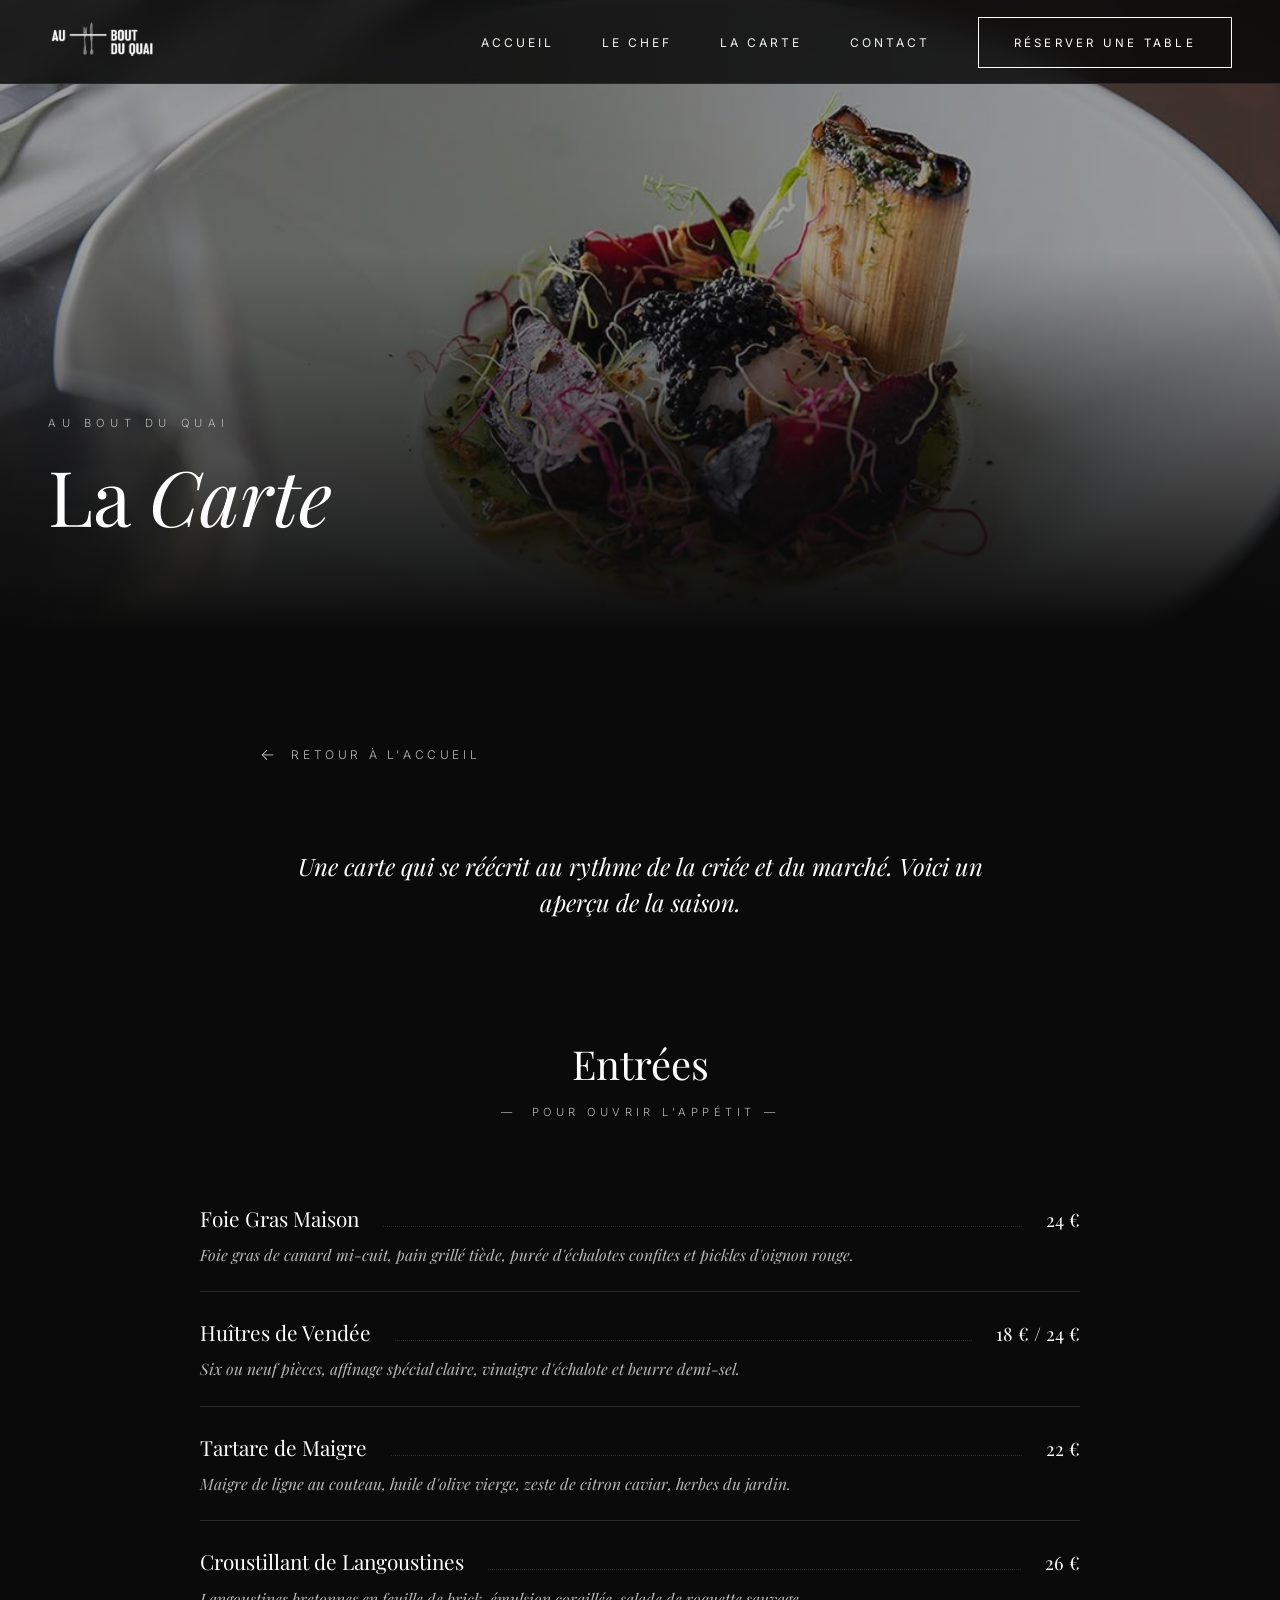
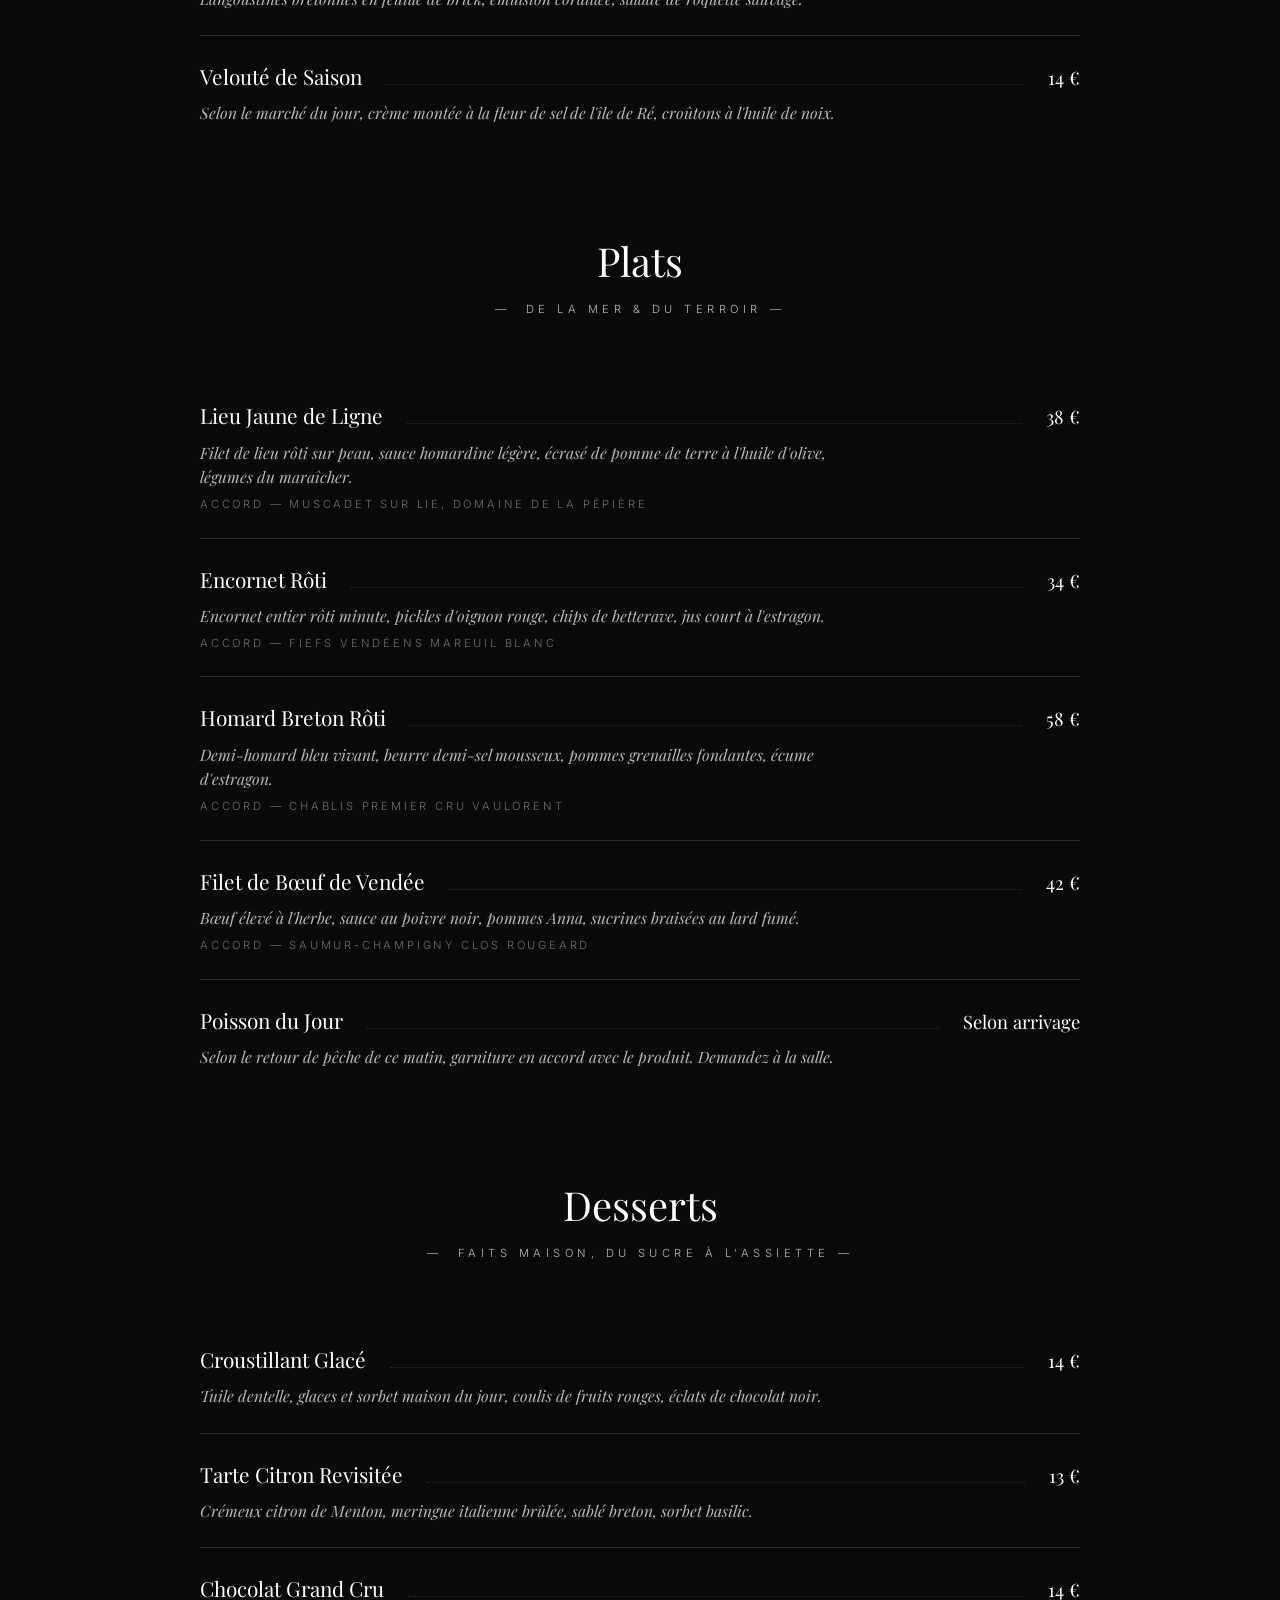
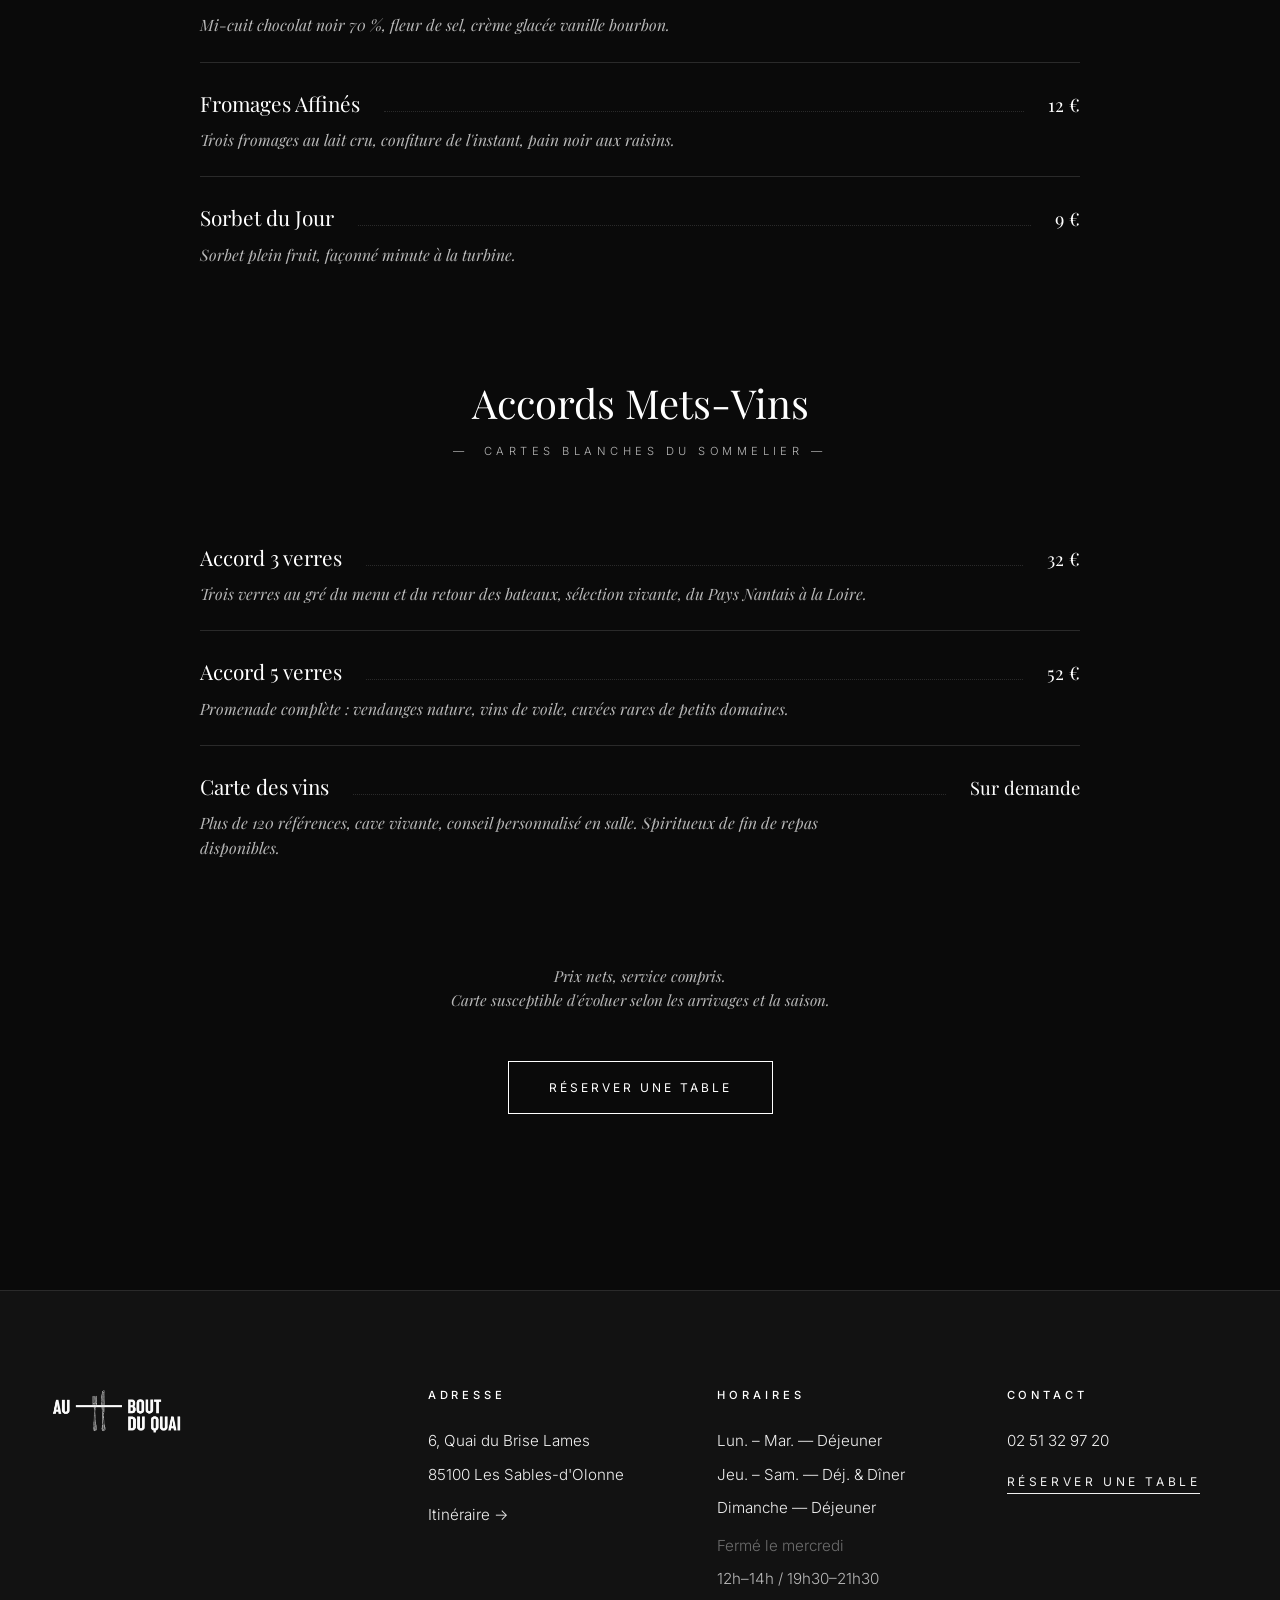
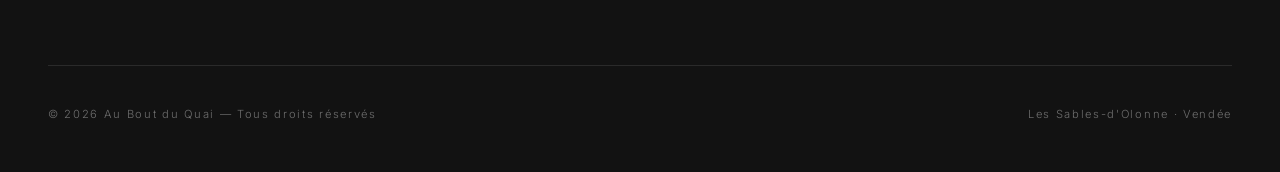
==== commit 74b67375: "Restore decorative em-dashes (keep only prose changes)" ====
--- a/carte.html
+++ b/carte.html
@@ -3,7 +3,7 @@
 <head>
     <meta charset="UTF-8">
     <meta name="viewport" content="width=device-width, initial-scale=1.0">
-    <title>La Carte · Au Bout du Quai</title>
+    <title>La Carte — Au Bout du Quai</title>
     <meta name="description" content="Découvrez la carte gastronomique d'Au Bout du Quai : entrées, plats, desserts et accords mets-vins. Cuisine de la mer aux Sables-d'Olonne.">
     <link rel="preconnect" href="https://fonts.googleapis.com">
     <link rel="preconnect" href="https://fonts.gstatic.com" crossorigin>
@@ -130,7 +130,7 @@
                         Filet de lieu rôti sur peau, sauce homardine légère,
                         écrasé de pomme de terre à l'huile d'olive, légumes du maraîcher.
                     </p>
-                    <p class="menu-pairing">Accord : Muscadet sur Lie, Domaine de la Pépière</p>
+                    <p class="menu-pairing">Accord — Muscadet sur Lie, Domaine de la Pépière</p>
                 </div>
 
                 <div class="menu-item">
@@ -143,7 +143,7 @@
                         Encornet entier rôti minute, pickles d'oignon rouge,
                         chips de betterave, jus court à l'estragon.
                     </p>
-                    <p class="menu-pairing">Accord : Fiefs Vendéens Mareuil blanc</p>
+                    <p class="menu-pairing">Accord — Fiefs Vendéens Mareuil blanc</p>
                 </div>
 
                 <div class="menu-item">
@@ -156,7 +156,7 @@
                         Demi-homard bleu vivant, beurre demi-sel mousseux,
                         pommes grenailles fondantes, écume d'estragon.
                     </p>
-                    <p class="menu-pairing">Accord : Chablis Premier Cru Vaulorent</p>
+                    <p class="menu-pairing">Accord — Chablis Premier Cru Vaulorent</p>
                 </div>
 
                 <div class="menu-item">
@@ -169,7 +169,7 @@
                         Bœuf élevé à l'herbe, sauce au poivre noir,
                         pommes Anna, sucrines braisées au lard fumé.
                     </p>
-                    <p class="menu-pairing">Accord : Saumur-Champigny Clos Rougeard</p>
+                    <p class="menu-pairing">Accord — Saumur-Champigny Clos Rougeard</p>
                 </div>
 
                 <div class="menu-item">
@@ -322,9 +322,9 @@
             <div class="footer-col">
                 <h4>Horaires</h4>
                 <ul>
-                    <li>Lun. & Mar. : Déjeuner</li>
-                    <li>Jeu. à Sam. : Déj. & Dîner</li>
-                    <li>Dimanche : Déjeuner</li>
+                    <li>Lun. – Mar. — Déjeuner</li>
+                    <li>Jeu. – Sam. — Déj. & Dîner</li>
+                    <li>Dimanche — Déjeuner</li>
                     <li style="color: var(--grey-dim); margin-top: 0.8rem;">Fermé le mercredi</li>
                     <li style="color: var(--grey-muted);">12h–14h / 19h30–21h30</li>
                 </ul>
@@ -340,7 +340,7 @@
             </div>
         </div>
         <div class="footer-bottom">
-            <p>© 2026 Au Bout du Quai · Tous droits réservés</p>
+            <p>© 2026 Au Bout du Quai — Tous droits réservés</p>
             <p>Les Sables-d'Olonne · Vendée</p>
         </div>
     </footer>
--- a/styles.css
+++ b/styles.css
@@ -1469,10 +1469,9 @@
 
 .menu-cat-sub::before,
 .menu-cat-sub::after {
-    content: '·';
+    content: '— ';
     display: inline;
-    margin: 0 0.6rem;
-    color: var(--grey-dim);
+    margin: 0 0.5rem;
 }
 
 .menu-item {
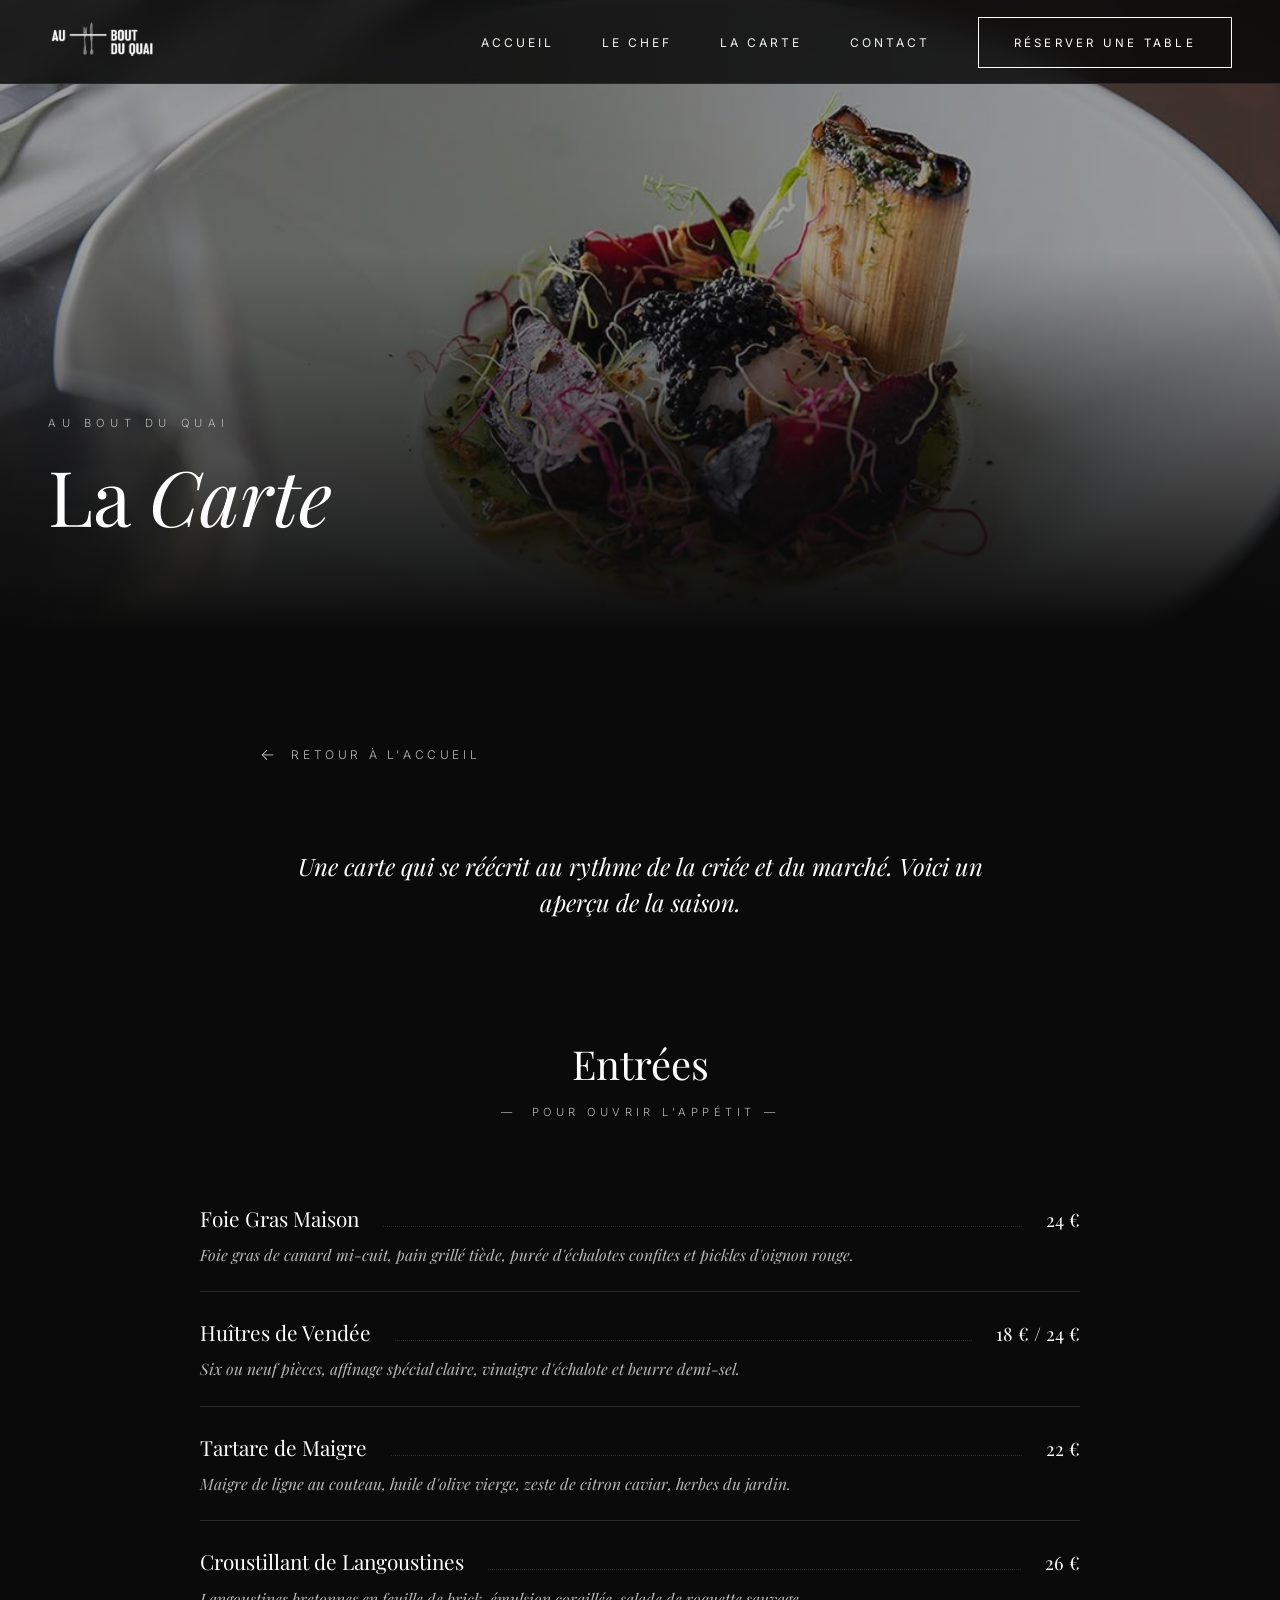
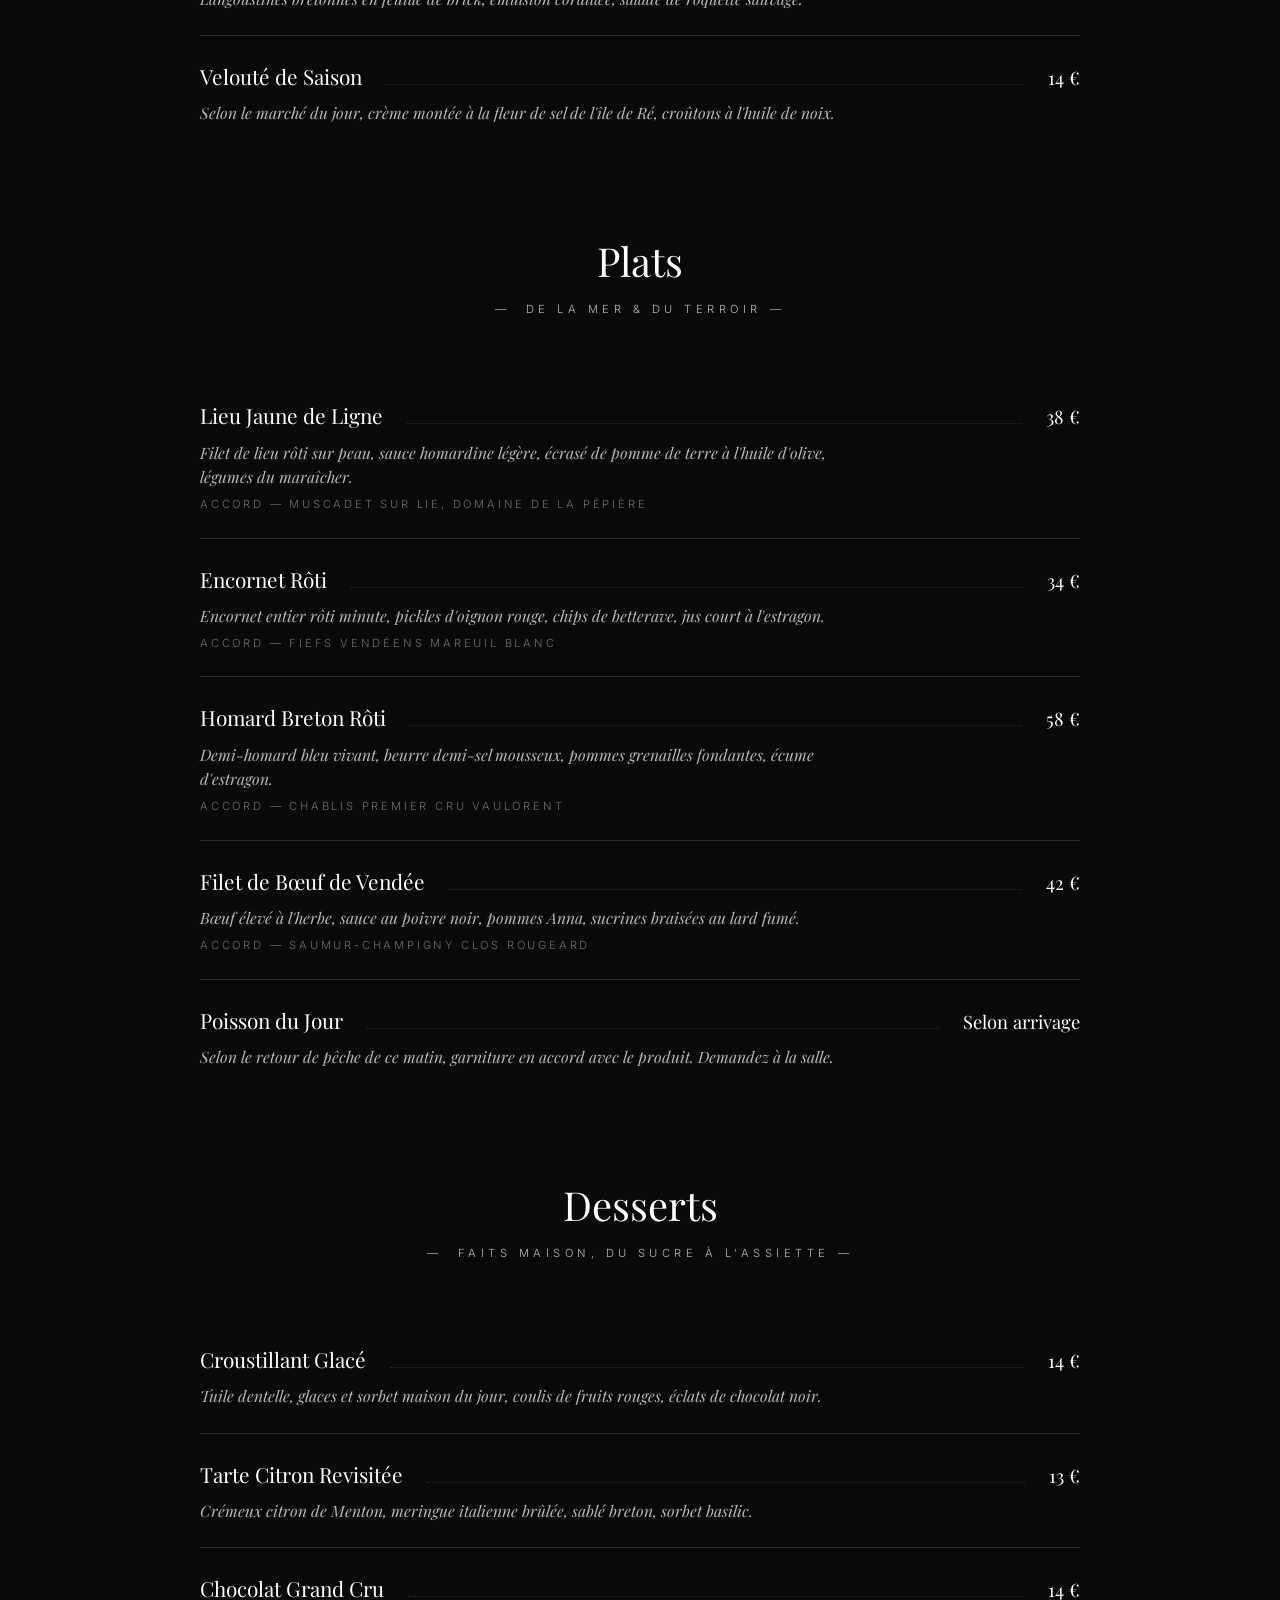
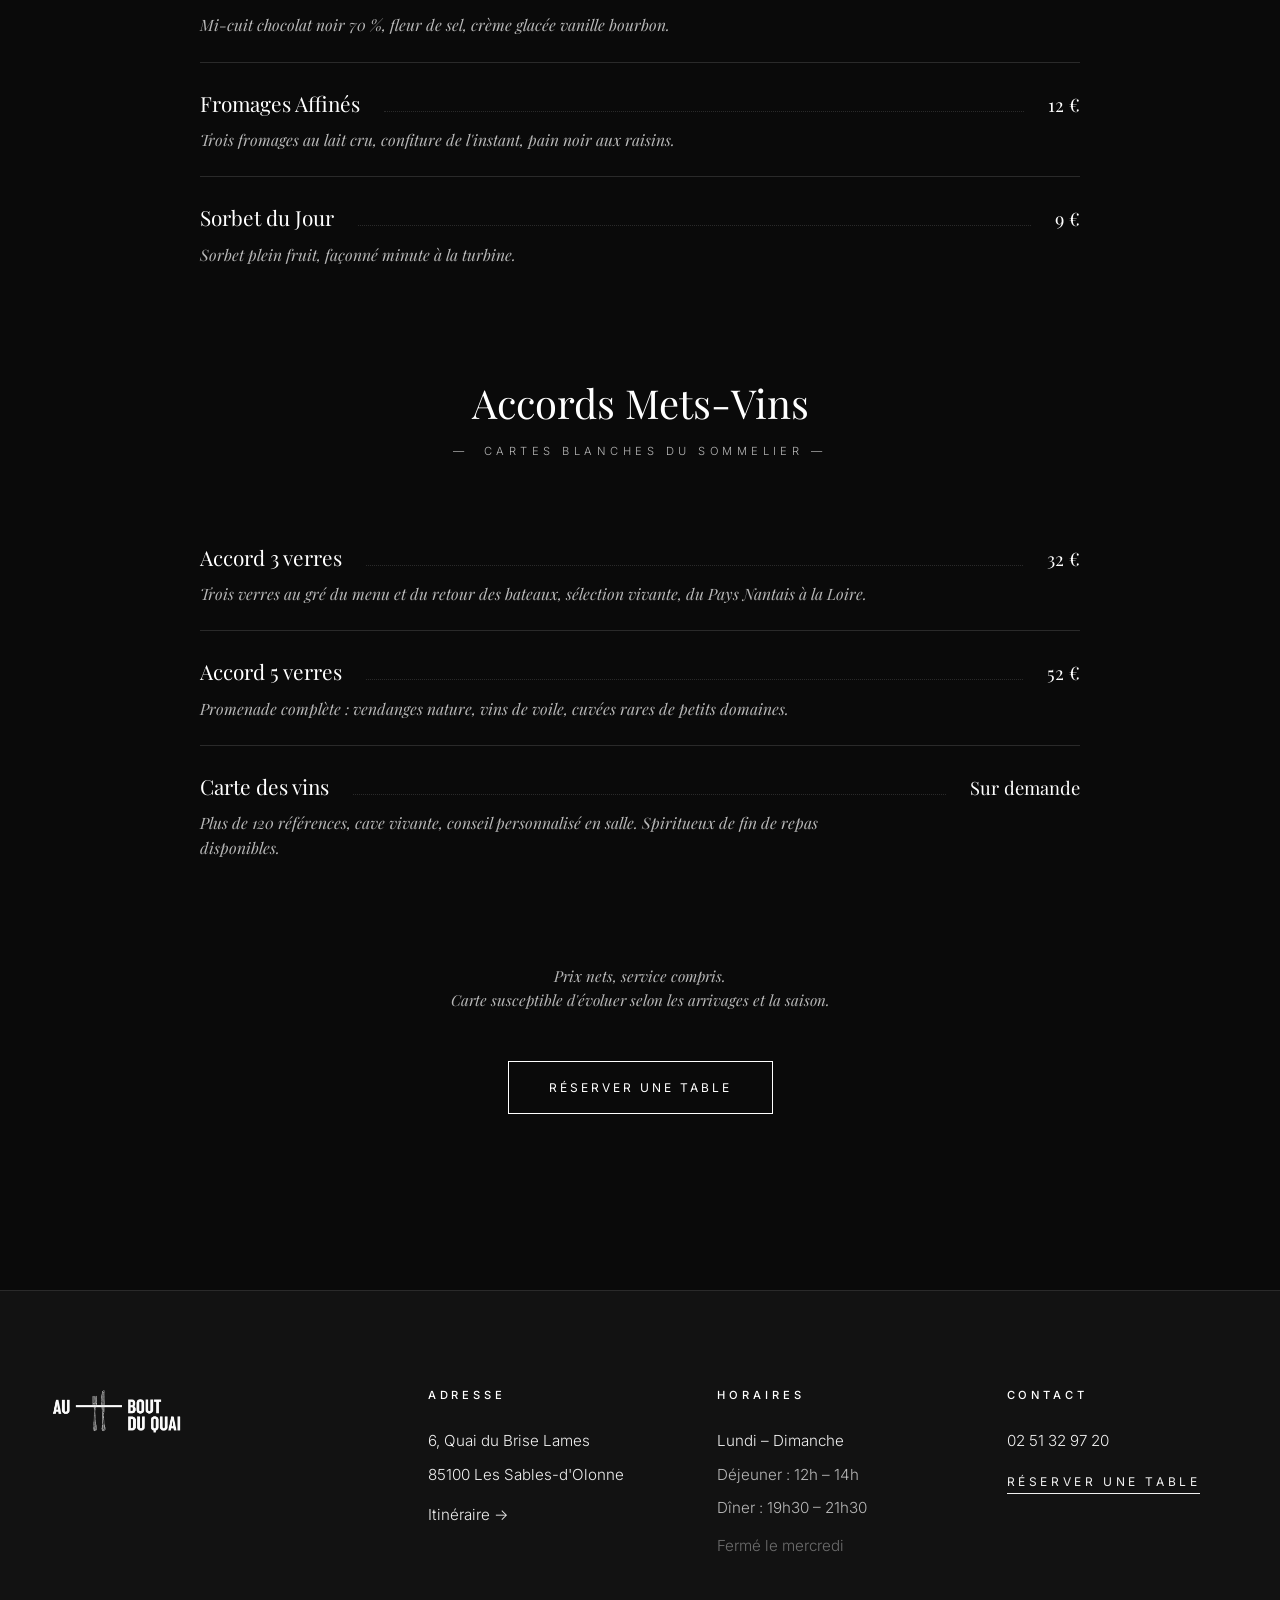
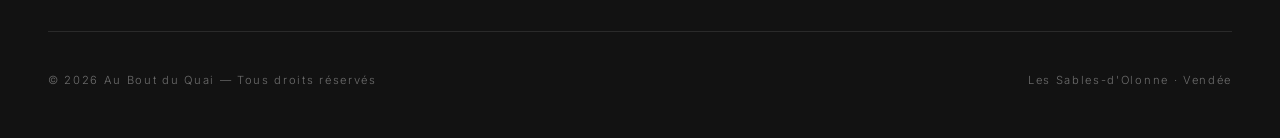
==== commit 4833c78e: "Horaires : ouvert midi et soir tous les jours sauf mercredi Mise a jour des horaires reels du restau" ====
--- a/carte.html
+++ b/carte.html
@@ -3,12 +3,75 @@
 <head>
     <meta charset="UTF-8">
     <meta name="viewport" content="width=device-width, initial-scale=1.0">
-    <title>La Carte — Au Bout du Quai</title>
-    <meta name="description" content="Découvrez la carte gastronomique d'Au Bout du Quai : entrées, plats, desserts et accords mets-vins. Cuisine de la mer aux Sables-d'Olonne.">
+    <title>La Carte — Au Bout du Quai, Restaurant Sables-d'Olonne</title>
+    <meta name="description" content="Découvrez la carte gastronomique d'Au Bout du Quai aux Sables-d'Olonne : entrées, plats de la mer, desserts et accords mets-vins. Produits frais de la criée.">
+    <meta name="keywords" content="carte restaurant Sables d'Olonne, menu gastronomique, Au Bout du Quai, poisson, fruits de mer, accords mets vins, criée">
+    <meta name="author" content="Au Bout du Quai">
+    <!-- TEMPORAIRE : bloque l'indexation Google pendant la phase démo. À retirer une fois le restaurant ok. -->
+    <meta name="robots" content="noindex, nofollow">
+
+    <link rel="canonical" href="https://florian-teis.github.io/au-bout-du-quai/carte.html">
+
+    <link rel="icon" type="image/svg+xml" href="assets/favicon.svg?v=3">
+    <link rel="icon" type="image/x-icon" href="assets/favicon.ico?v=3">
+    <link rel="apple-touch-icon" sizes="180x180" href="assets/apple-touch-icon.png?v=3">
+
+    <!-- Open Graph -->
+    <meta property="og:type" content="website">
+    <meta property="og:locale" content="fr_FR">
+    <meta property="og:site_name" content="Au Bout du Quai">
+    <meta property="og:url" content="https://florian-teis.github.io/au-bout-du-quai/carte.html">
+    <meta property="og:title" content="La Carte — Au Bout du Quai, Restaurant Sables-d'Olonne">
+    <meta property="og:description" content="Entrées, plats de la mer, desserts et accords mets-vins. Produits frais de la criée des Sables-d'Olonne.">
+    <meta property="og:image" content="https://florian-teis.github.io/au-bout-du-quai/assets/og-image.jpg">
+    <meta property="og:image:secure_url" content="https://florian-teis.github.io/au-bout-du-quai/assets/og-image.jpg">
+    <meta property="og:image:type" content="image/jpeg">
+    <meta property="og:image:width" content="1200">
+    <meta property="og:image:height" content="630">
+    <meta property="og:image:alt" content="Au Bout du Quai — Restaurant aux Sables-d'Olonne">
+
+    <!-- Twitter Card -->
+    <meta name="twitter:card" content="summary_large_image">
+    <meta name="twitter:title" content="La Carte — Au Bout du Quai">
+    <meta name="twitter:description" content="Entrées, plats de la mer, desserts et accords mets-vins aux Sables-d'Olonne.">
+    <meta name="twitter:image" content="https://florian-teis.github.io/au-bout-du-quai/assets/og-image.jpg">
+
     <link rel="preconnect" href="https://fonts.googleapis.com">
     <link rel="preconnect" href="https://fonts.gstatic.com" crossorigin>
     <link href="https://fonts.googleapis.com/css2?family=Playfair+Display:ital,wght@0,400;0,500;0,600;1,300;1,400&family=Inter:wght@300;400;500&display=swap" rel="stylesheet">
     <link rel="stylesheet" href="styles.css">
+
+    <!-- Schema.org Menu + Breadcrumb -->
+    <script type="application/ld+json">
+    {
+      "@context": "https://schema.org",
+      "@type": "Menu",
+      "name": "Carte — Au Bout du Quai",
+      "inLanguage": "fr",
+      "provider": {
+        "@type": "Restaurant",
+        "name": "Au Bout du Quai",
+        "url": "https://florian-teis.github.io/au-bout-du-quai/",
+        "address": {
+          "@type": "PostalAddress",
+          "streetAddress": "6, Quai du Brise Lames",
+          "addressLocality": "Les Sables-d'Olonne",
+          "postalCode": "85100",
+          "addressCountry": "FR"
+        }
+      }
+    }
+    </script>
+    <script type="application/ld+json">
+    {
+      "@context": "https://schema.org",
+      "@type": "BreadcrumbList",
+      "itemListElement": [
+        {"@type": "ListItem", "position": 1, "name": "Accueil", "item": "https://florian-teis.github.io/au-bout-du-quai/"},
+        {"@type": "ListItem", "position": 2, "name": "La Carte", "item": "https://florian-teis.github.io/au-bout-du-quai/carte.html"}
+      ]
+    }
+    </script>
 </head>
 <body>
 
@@ -322,11 +385,10 @@
             <div class="footer-col">
                 <h4>Horaires</h4>
                 <ul>
-                    <li>Lun. – Mar. — Déjeuner</li>
-                    <li>Jeu. – Sam. — Déj. & Dîner</li>
-                    <li>Dimanche — Déjeuner</li>
+                    <li>Lundi – Dimanche</li>
+                    <li style="color: var(--grey-muted);">Déjeuner : 12h – 14h</li>
+                    <li style="color: var(--grey-muted);">Dîner : 19h30 – 21h30</li>
                     <li style="color: var(--grey-dim); margin-top: 0.8rem;">Fermé le mercredi</li>
-                    <li style="color: var(--grey-muted);">12h–14h / 19h30–21h30</li>
                 </ul>
             </div>
             <div class="footer-col">
